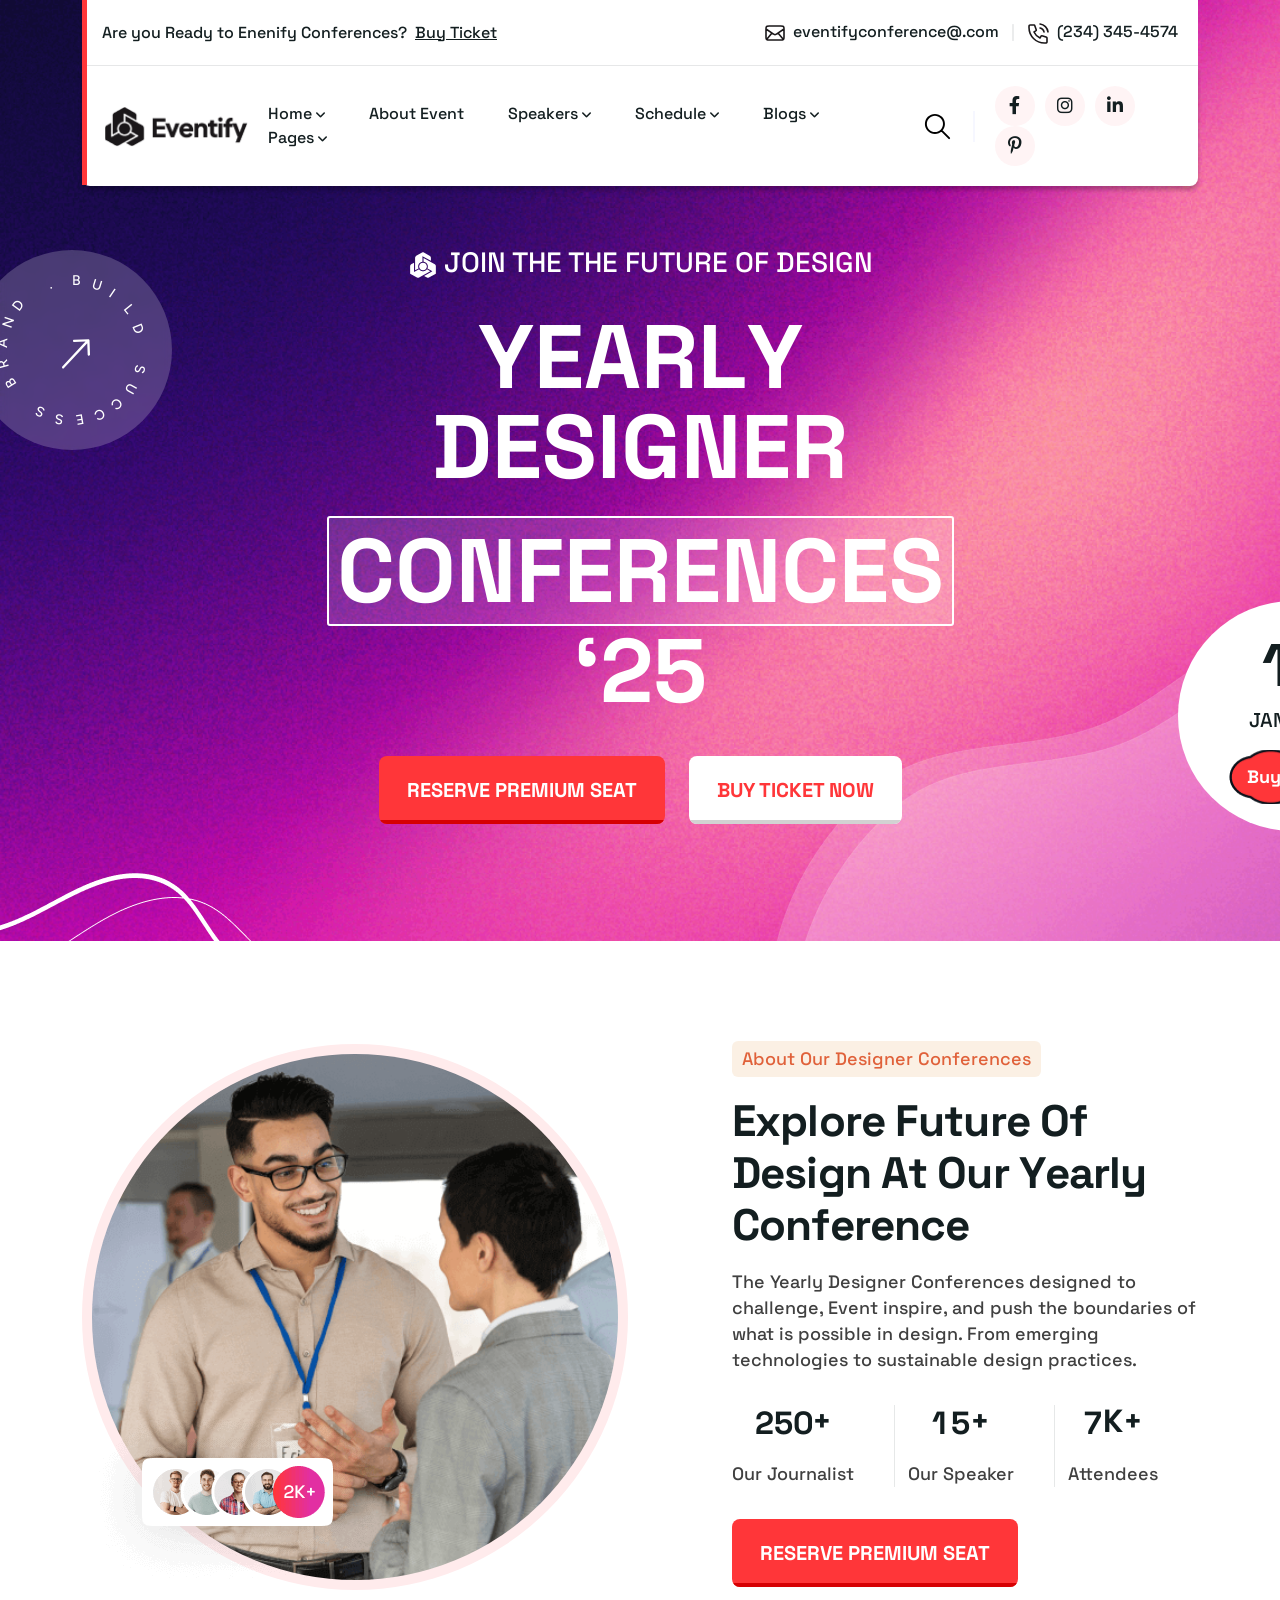
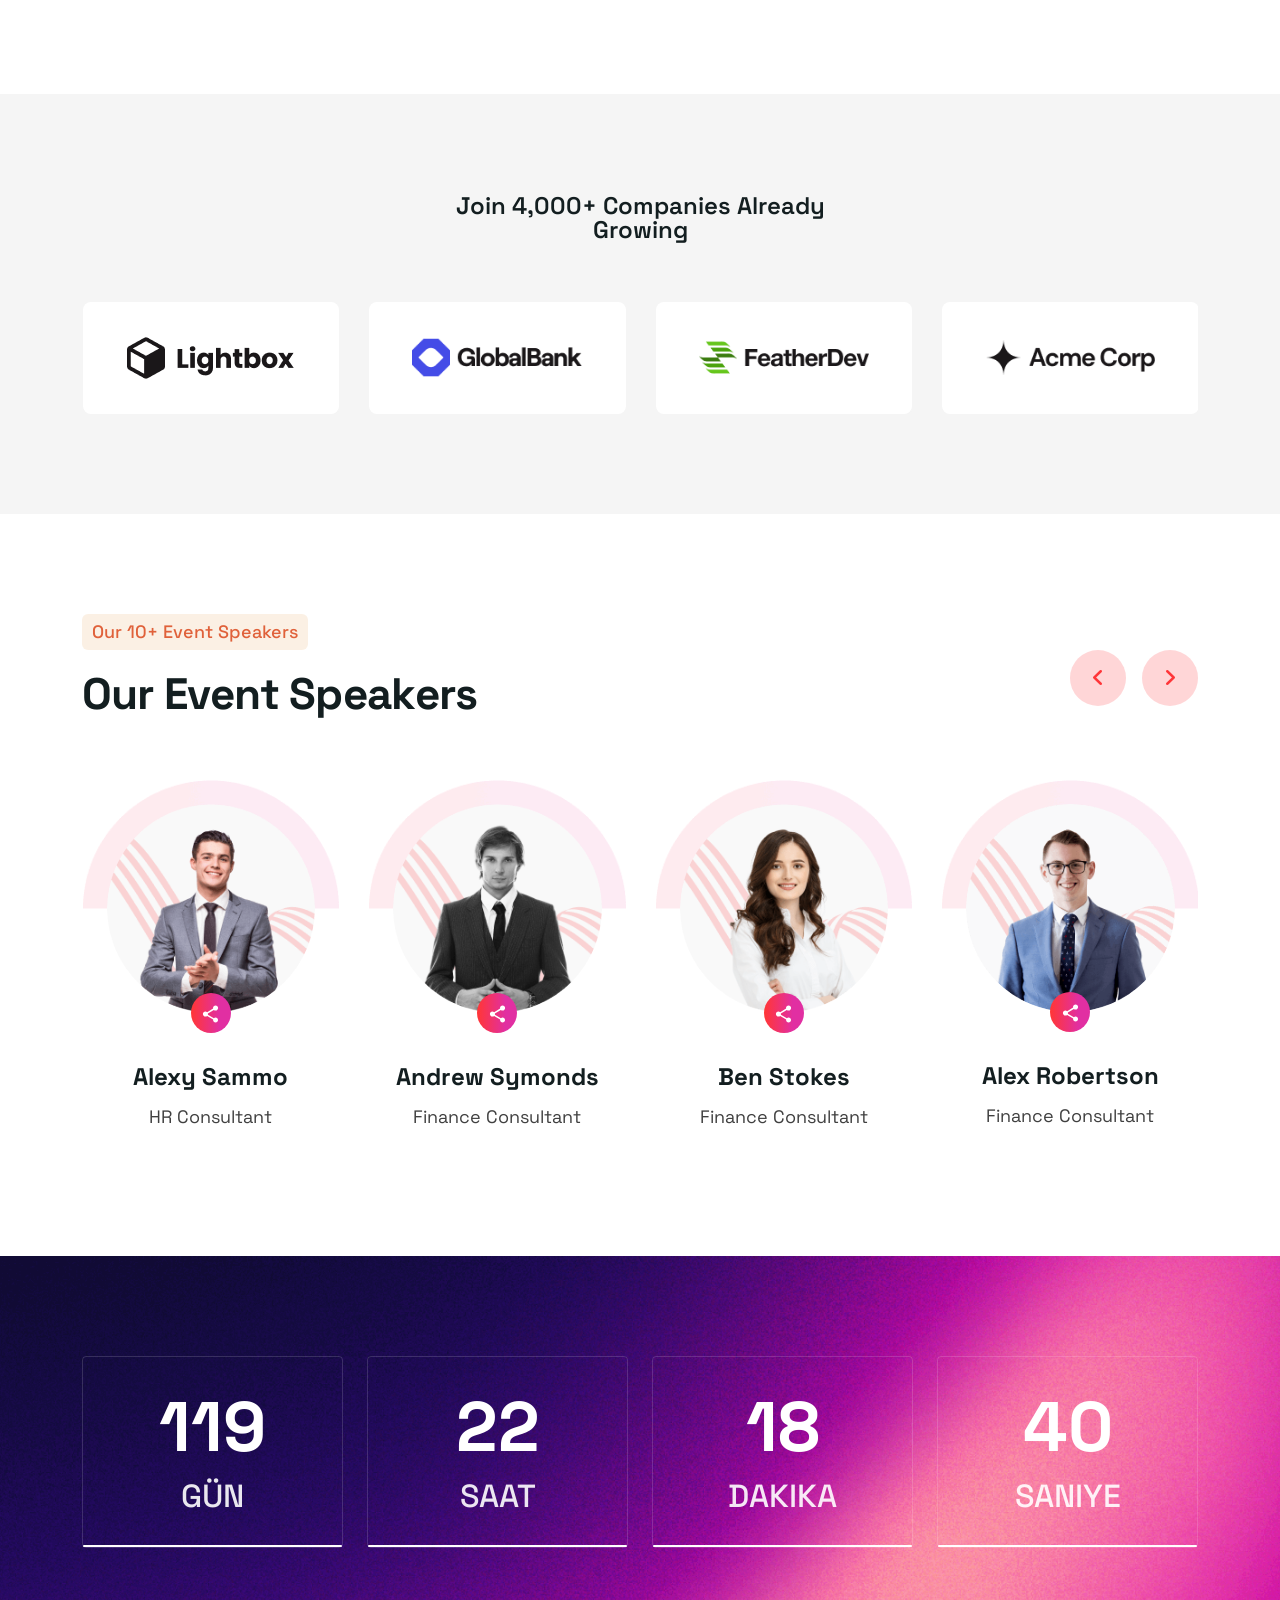
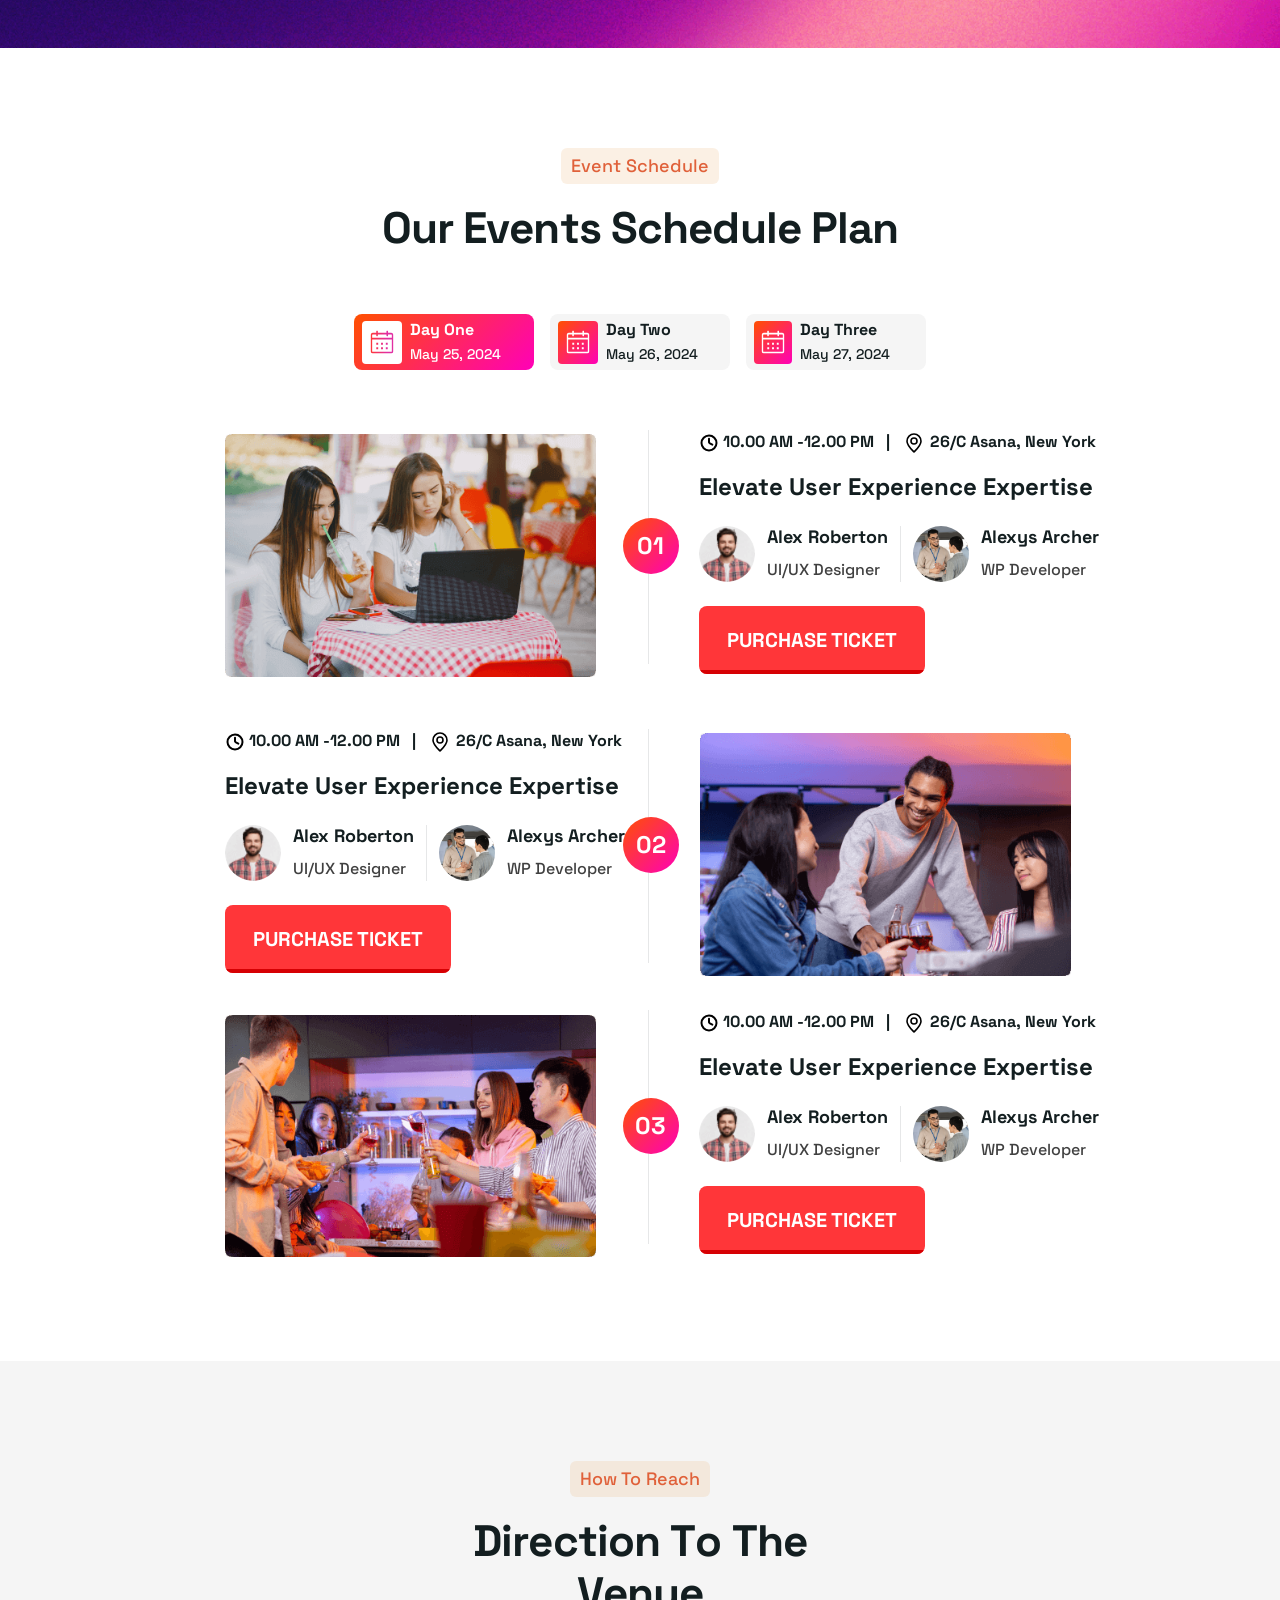
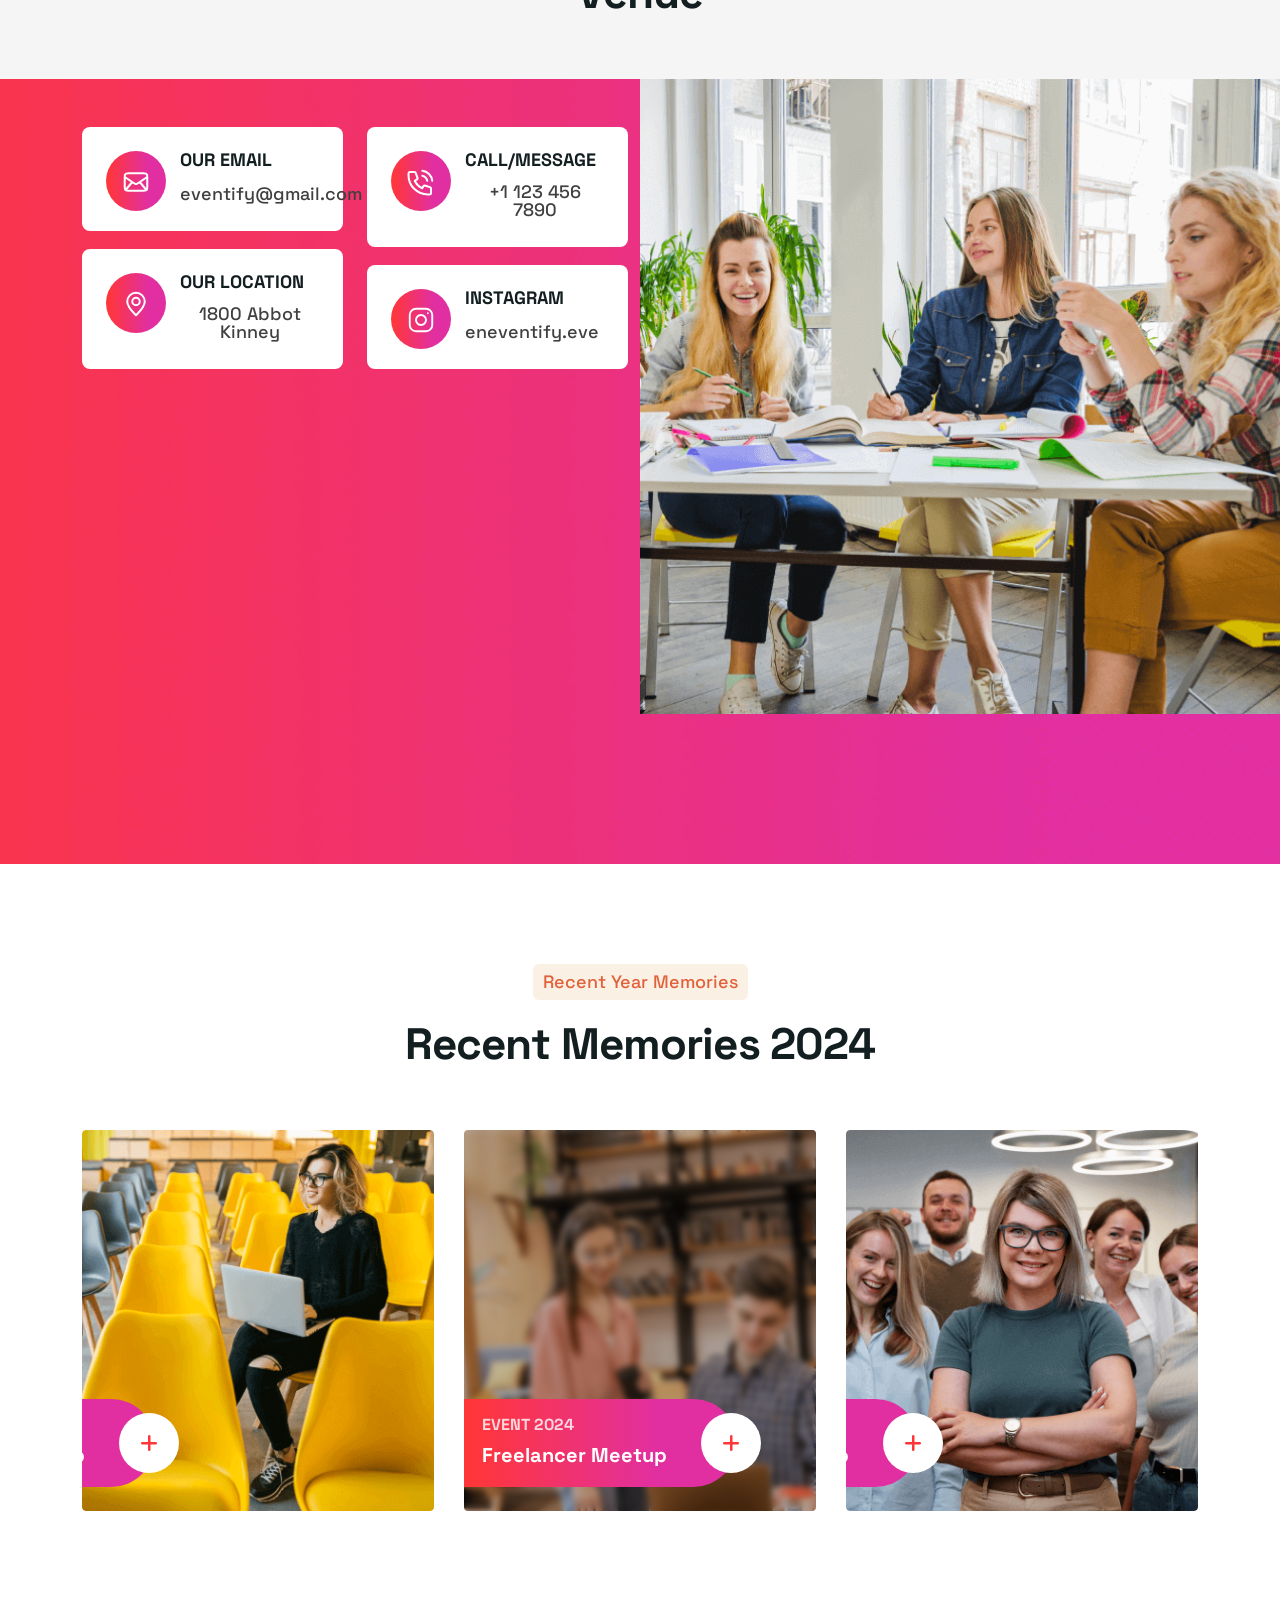
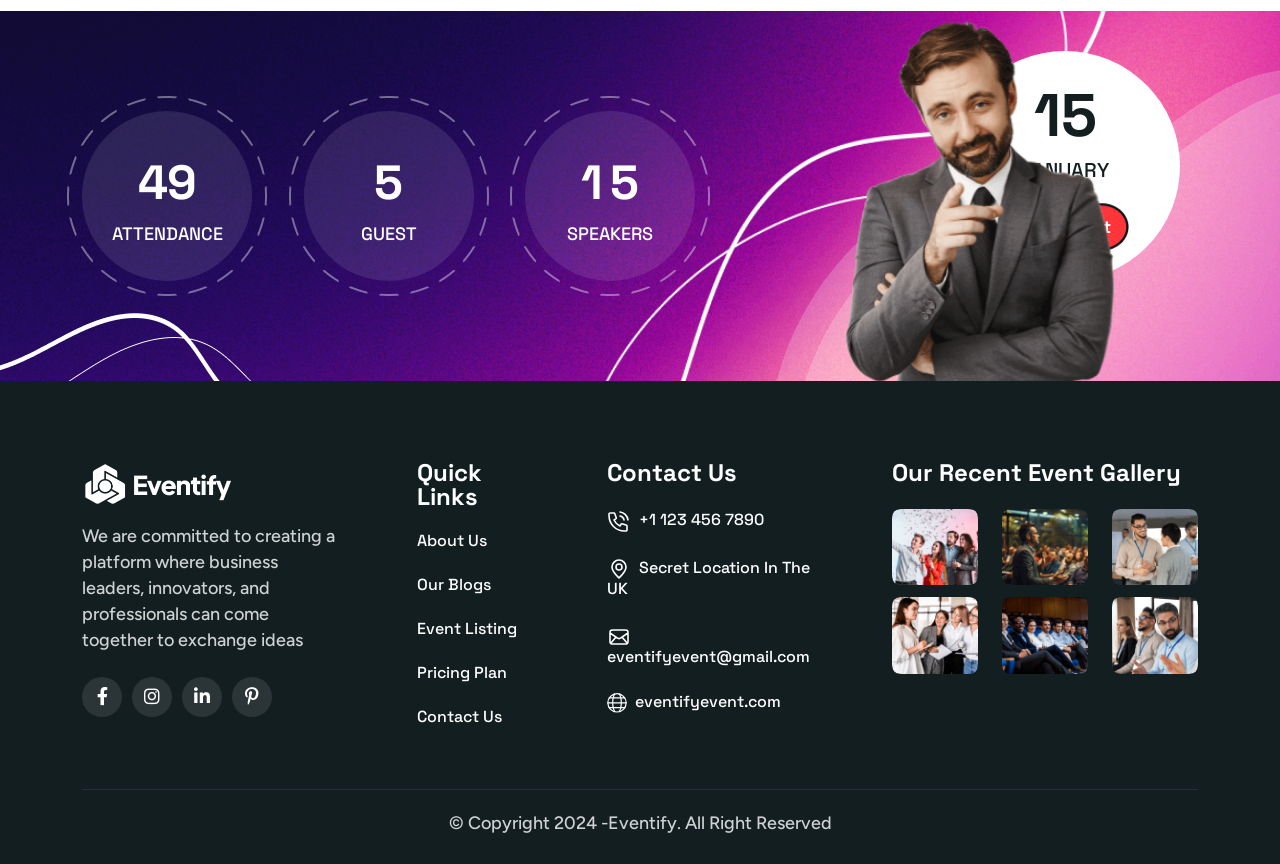
==== index3.html @ 4effe117 "ilk commit" ====
<!DOCTYPE html>
<html lang="en">
	<head>
		<meta charset="UTF-8" />
		<meta name="viewport" content="width=device-width, initial-scale=1.0" />
		<title>Eventify- Event And Conference Theme</title>

		<!--=====FAB ICON=======-->
		<link rel="shortcut icon" href="assets/img/logo/fav-logo1.png" />

		<!--===== CSS LINK =======-->
		<link rel="stylesheet" href="assets/css/vendor/bootstrap.min.css" />
		<link rel="stylesheet" href="assets/css/vendor/aos.css" />
		<link rel="stylesheet" href="assets/css/vendor/fontawesome.css" />
		<link rel="stylesheet" href="assets/css/vendor/magnific-popup.css" />
		<link rel="stylesheet" href="assets/css/vendor/mobile.css" />
		<link rel="stylesheet" href="assets/css/vendor/owlcarousel.min.css" />
		<link rel="stylesheet" href="assets/css/vendor/sidebar.css" />
		<link rel="stylesheet" href="assets/css/vendor/slick-slider.css" />
		<link rel="stylesheet" href="assets/css/vendor/nice-select.css" />
		<link rel="stylesheet" href="assets/css/vendor/odometer.css" />
		<link rel="stylesheet" href="assets/css/main.css" />

		<!--=====  JS SCRIPT LINK =======-->
		<script src="assets/js/vendor/jquery-3.7.1.min.js"></script>
	</head>
	<body class="homepage3-body">
		<!-- Popup Section -->
		<div id="popup" class="popup-overlay d-none">
			<div class="popup-content">
				<span class="close-btn" id="close-popup">&times;</span>
				<div class="popup-icon">
					<img src="assets/img/logo/popup-logo.png" alt="" />
				</div>
				<div class="space32"></div>
				<div class="heading2">
					<h2>Grow your business with our agency</h2>
					<div class="space8"></div>
					<ul>
						<li><img src="assets/img/icons/check3.svg" alt="" />Elevate User Experience Expertise</li>
						<li><img src="assets/img/icons/check3.svg" alt="" /> Elevate Your UI/UX Skills Designer</li>
						<li><img src="assets/img/icons/check3.svg" alt="" />Join Leading UI/UX Event the Year</li>
					</ul>
				</div>
				<div class="space50"></div>
				<a class="vl-btn2" href="contact.html"
					><span class="demo">Buy Ticket Now</span><span class="arrow"><i class="fa-solid fa-arrow-right"></i></span>
				</a>
				<p class="no-thanks">No thanks</p>
			</div>
		</div>
		<!--===== PRELOADER STARTS =======-->
		<div class="preloader">
			<div class="loading-container">
				<div class="loading"></div>
				<div id="loading-icon"><img src="assets/img/logo/preloader.png" alt="" /></div>
			</div>
		</div>
		<!--===== PRELOADER ENDS =======-->

		<!--===== PAGE PROGRESS START=======-->
		<div class="paginacontainer">
			<div class="progress-wrap">
				<svg class="progress-circle svg-content" width="100%" height="100%" viewBox="-1 -1 102 102">
					<path d="M50,1 a49,49 0 0,1 0,98 a49,49 0 0,1 0,-98" />
				</svg>
			</div>
		</div>
		<!--===== PAGE PROGRESS END=======-->

		<!--=====HEADER START=======-->
		<header>
			<div class="header-area homepage3 header header-sticky d-none d-lg-block" id="header">
				<div class="container">
					<div class="row">
						<div class="col-lg-12">
							<div class="menu-top-area">
								<div class="top-menu-area">
									<p>Are you Ready to Enenify Conferences?<a href="#">Buy Ticket</a></p>
									<ul>
										<li>
											<a href="mailto:eventifyconference@.com"><img src="assets/img/icons/mail1.svg" alt="" />eventifyconference@.com <span> | </span></a>
										</li>
										<li>
											<a href="tel:(234)345-4574"><img src="assets/img/icons/phn1.svg" alt="" />(234) 345-4574</a>
										</li>
									</ul>
								</div>
							</div>
							<div class="header-elements">
								<div class="site-logo">
									<a href="index.html"><img src="assets/img/logo/logo2.png" alt="" /></a>
								</div>
								<div class="main-menu">
									<ul>
										<li>
											<a href="#">Home <i class="fa-solid fa-angle-down"></i></a>
											<div class="tp-submenu">
												<div class="row">
													<div class="col-lg-12">
														<div class="all-images-menu">
															<div class="homemenu-thumb">
																<div class="img1">
																	<img src="assets/img/all-images/demo/demo-img1.png" alt="" />
																</div>
																<div class="homemenu-btn">
																	<a class="vl-btn3" href="index.html">View DEMO </a>
																</div>
																<div class="homemenu-text">
																	<a href="index.html">Eventify-Homepage 01</a>
																</div>
															</div>

															<div class="homemenu-thumb">
																<div class="img1">
																	<img src="assets/img/all-images/demo/demo-img2.png" alt="" />
																</div>
																<div class="homemenu-btn">
																	<a class="vl-btn3" href="index2.html">View DEMO</a>
																</div>
																<div class="homemenu-text">
																	<a href="index2.html">Eventify-Homepage 02</a>
																</div>
															</div>

															<div class="homemenu-thumb">
																<div class="img1">
																	<img src="assets/img/all-images/demo/demo-img3.png" alt="" />
																</div>
																<div class="homemenu-btn">
																	<a class="vl-btn3" href="index3.html">View DEMO</a>
																</div>
																<div class="homemenu-text">
																	<a href="index3.html">Eventify-Homepage 03</a>
																</div>
															</div>

															<div class="homemenu-thumb">
																<div class="img1">
																	<img src="assets/img/all-images/demo/demo-img4.png" alt="" />
																</div>
																<div class="homemenu-btn">
																	<a class="vl-btn3" href="index4.html">View DEMO</a>
																</div>
																<div class="homemenu-text">
																	<a href="index4.html">Eventify-Homepage 04</a>
																</div>
															</div>

															<div class="homemenu-thumb" style="margin: 0">
																<div class="img1">
																	<img src="assets/img/all-images/demo/demo-img5.png" alt="" />
																</div>
																<div class="homemenu-btn">
																	<a class="vl-btn3" href="index5.html">View DEMO</a>
																</div>
																<div class="homemenu-text">
																	<a href="index5.html">Eventify-Homepage 05</a>
																</div>
															</div>
														</div>

														<div class="all-images-menu">
															<div class="homemenu-thumb">
																<div class="img1">
																	<img src="assets/img/all-images/demo/demo-img6.png" alt="" />
																</div>
																<div class="homemenu-btn">
																	<a class="vl-btn3" href="index6.html">View DEMO </a>
																</div>
																<div class="homemenu-text">
																	<a href="index6.html">Eventify-Homepage 06</a>
																</div>
															</div>

															<div class="homemenu-thumb">
																<div class="img1">
																	<img src="assets/img/all-images/demo/demo-img7.png" alt="" />
																</div>
																<div class="homemenu-btn">
																	<a class="vl-btn3" href="index7.html">View DEMO</a>
																</div>
																<div class="homemenu-text">
																	<a href="index7.html">Eventify-Homepage 07</a>
																</div>
															</div>

															<div class="homemenu-thumb">
																<div class="img1">
																	<img src="assets/img/all-images/demo/demo-img8.png" alt="" />
																</div>
																<div class="homemenu-btn">
																	<a class="vl-btn3" href="index8.html">View DEMO</a>
																</div>
																<div class="homemenu-text">
																	<a href="index8.html">Eventify-Homepage 08</a>
																</div>
															</div>

															<div class="homemenu-thumb">
																<div class="img1">
																	<img src="assets/img/all-images/demo/demo-img9.png" alt="" />
																</div>
																<div class="homemenu-btn">
																	<a class="vl-btn3" href="index9.html">View DEMO</a>
																</div>
																<div class="homemenu-text">
																	<a href="index9.html">Eventify-Homepage 09</a>
																</div>
															</div>

															<div class="homemenu-thumb" style="margin: 0">
																<div class="img1">
																	<img src="assets/img/all-images/demo/demo-img10.png" alt="" />
																</div>
																<div class="homemenu-btn">
																	<a class="vl-btn3" href="index10.html">View DEMO</a>
																</div>
																<div class="homemenu-text">
																	<a href="index10.html">Eventify-Homepage 10</a>
																</div>
															</div>
														</div>
													</div>
												</div>
											</div>
										</li>
										<li><a href="about.html">About Event</a></li>
										<li>
											<a href="#">Speakers <i class="fa-solid fa-angle-down"></i></a>
											<ul class="dropdown-padding">
												<li><a href="speakers.html">Speakers</a></li>
												<li><a href="speakers-single.html">Speakers Details</a></li>
											</ul>
										</li>
										<li>
											<a href="#">Schedule <i class="fa-solid fa-angle-down"></i></a>
											<ul class="dropdown-padding">
												<li><a href="event.html">Our Event</a></li>
												<li><a href="event-schedule.html">Event Schedule</a></li>
												<li><a href="event-single.html">Event Details</a></li>
											</ul>
										</li>
										<li>
											<a href="#">Blogs <i class="fa-solid fa-angle-down"></i></a>
											<ul class="dropdown-padding">
												<li><a href="blog.html">Our Blog</a></li>
												<li><a href="blog-single.html">Blog Details</a></li>
											</ul>
										</li>
										<li>
											<a href="#">Pages <i class="fa-solid fa-angle-down"></i></a>
											<ul class="dropdown-padding">
												<li><a href="memories.html">Our Memories</a></li>
												<li><a href="pricing-plan.html">Pricing Plan</a></li>
												<li><a href="faq.html">FAQ,s</a></li>
												<li><a href="contact.html">Contact Us</a></li>
											</ul>
										</li>
									</ul>
								</div>
								<div class="btn-area">
									<div class="search-icon header__search header-search-btn">
										<a href="#"><img src="assets/img/icons/search1.svg" alt="" /></a>
									</div>
									<ul>
										<li>
											<a href="#"><i class="fa-brands fa-facebook-f"></i></a>
										</li>
										<li>
											<a href="#"><i class="fa-brands fa-instagram"></i></a>
										</li>
										<li>
											<a href="#"><i class="fa-brands fa-linkedin-in"></i></a>
										</li>
										<li>
											<a href="#" class="m-0"><i class="fa-brands fa-pinterest-p"></i></a>
										</li>
									</ul>
								</div>

								<div class="header-search-form-wrapper">
									<div class="tx-search-close tx-close"><i class="fa-solid fa-xmark"></i></div>
									<div class="header-search-container">
										<form role="search" class="search-form">
											<input type="search" class="search-field" placeholder="Search …" value="" name="s" />
											<button type="submit" class="search-submit"><img src="assets/img/icons/search1.svg" alt="" /></button>
										</form>
									</div>
								</div>
								<div class="body-overlay"></div>
							</div>
						</div>
					</div>
				</div>
			</div>
		</header>
		<!--=====HEADER END =======-->

		<!--===== MOBILE HEADER STARTS =======-->
		<div class="mobile-header mobile-haeder3 d-block d-lg-none">
			<div class="container-fluid">
				<div class="col-12">
					<div class="mobile-header-elements">
						<div class="mobile-logo">
							<a href="index.html"><img src="assets/img/logo/logo1.png" alt="" /></a>
						</div>
						<div class="mobile-nav-icon dots-menu">
							<i class="fa-solid fa-bars-staggered"></i>
						</div>
					</div>
				</div>
			</div>
		</div>

		<div class="mobile-sidebar mobile-sidebar3">
			<div class="logosicon-area">
				<div class="logos">
					<img src="assets/img/logo/logo2.png" alt="" />
				</div>
				<div class="menu-close">
					<i class="fa-solid fa-xmark"></i>
				</div>
			</div>
			<div class="mobile-nav mobile-nav1">
				<ul class="mobile-nav-list nav-list1">
					<li>
						<a href="#">Home </a>
						<ul class="sub-menu">
							<li><a href="index.html">Home One</a></li>
							<li><a href="index2.html">Home Two</a></li>
							<li><a href="index3.html">Home Three</a></li>
							<li><a href="index4.html">Home Four</a></li>
							<li><a href="index5.html">Home Five</a></li>
							<li><a href="index6.html">Home Six</a></li>
							<li><a href="index7.html">Home Seven</a></li>
							<li><a href="index8.html">Home Eight</a></li>
							<li><a href="index9.html">Home Nine</a></li>
							<li><a href="index10.html">Home Ten</a></li>
						</ul>
					</li>
					<li><a href="about.html">About Event</a></li>
					<li>
						<a href="features.html">Speakers</a>
						<ul class="sub-menu">
							<li><a href="speakers.html">Speakers</a></li>
							<li><a href="speakers-single.html">Speakers Details</a></li>
						</ul>
					</li>
					<li>
						<a href="features.html">Schedule</a>
						<ul class="sub-menu">
							<li><a href="event.html">Our Event</a></li>
							<li><a href="event-schedule.html">Event Schedule</a></li>
							<li><a href="event-single.html">Event Details</a></li>
						</ul>
					</li>
					<li>
						<a href="#">Blogs</a>
						<ul class="sub-menu">
							<li><a href="blog.html">Our Blog</a></li>
							<li><a href="blog-single.html">Blog Details</a></li>
						</ul>
					</li>
					<li>
						<a href="#">Pages</a>
						<ul class="sub-menu">
							<li><a href="memories.html">Our Memories</a></li>
							<li><a href="pricing-plan.html">Pricing Plan</a></li>
							<li><a href="faq.html">FAQ,s</a></li>
							<li><a href="contact.html">Contact Us</a></li>
						</ul>
					</li>
					<li><a href="contact.html">Contact Us</a></li>
				</ul>
				<div class="allmobilesection">
					<a class="vl-btn3" href="contact.html">Contact Us</a>
					<div class="single-footer">
						<h3>Contact Info</h3>
						<div class="footer1-contact-info">
							<div class="contact-info-single">
								<div class="contact-info-icon">
									<span><i class="fa-solid fa-phone-volume"></i></span>
								</div>
								<div class="contact-info-text">
									<a href="tel:+3(924)4596512">+3(924)4596512</a>
								</div>
							</div>
							<div class="contact-info-single">
								<div class="contact-info-icon">
									<span><i class="fa-solid fa-envelope"></i></span>
								</div>
								<div class="contact-info-text">
									<a href="mailto:info@example.com">info@example.com</a>
								</div>
							</div>
							<div class="single-footer">
								<h3>Our Location</h3>
								<div class="contact-info-single">
									<div class="contact-info-icon">
										<span><i class="fa-solid fa-location-dot"></i></span>
									</div>
									<div class="contact-info-text">
										<a href="mailto:info@example.com"
											>55 East Birchwood Ave.Brooklyn, <br />
											New York 11201,United States</a
										>
									</div>
								</div>
							</div>
							<div class="single-footer">
								<h3>Social Links</h3>
								<div class="social-links-mobile-menu">
									<ul>
										<li>
											<a href="#"><i class="fa-brands fa-facebook-f"></i></a>
										</li>
										<li>
											<a href="#"><i class="fa-brands fa-instagram"></i></a>
										</li>
										<li>
											<a href="#"><i class="fa-brands fa-linkedin-in"></i></a>
										</li>
										<li>
											<a href="#"><i class="fa-brands fa-youtube"></i></a>
										</li>
									</ul>
								</div>
							</div>
						</div>
					</div>
				</div>
			</div>
		</div>
		<!--===== MOBILE HEADER STARTS =======-->

		<!--===== HERO AREA STARTS =======-->
		<div class="hero3-section-area">
			<img src="assets/img/elements/elements18.png" alt="" class="elements18" />
			<img src="assets/img/elements/elements9.png" alt="" class="elements9" />
			<div class="container">
				<div class="row">
					<div class="col-lg-8 m-auto">
						<div class="hero3-header text-center">
							<h5><img src="assets/img/icons/sub-logo1.svg" alt="" />Join the the Future of Design</h5>
							<div class="space32"></div>
							<h1 class="text-anime-style-3">Yearly designer</h1>
							<div class="space24"></div>
							<h1 class="text-anime-style-3"><span class="conferences">Conferences</span> ‘<span>25</span></h1>
							<div class="space40"></div>
							<div class="btn-area1">
								<a href="event-schedule.html" class="vl-btn3">Reserve premium Seat</a>
								<a href="pricing-plan.html" class="vl-btn3 btn2">buy ticket now</a>
							</div>
							<div class="arrow-btnarea">
								<a href="about.html">
									<div class="content" bis_skin_checked="1">
										<h6 class="circle rotateme">Build Success Brand .</h6>
									</div>
									<img src="assets/img/icons/arrow1.svg" alt="" class="arrow1" />
								</a>
							</div>
							<div class="date-btn aniamtion-key-1">
								<h4>15</h4>
								<div class="space14"></div>
								<p>January</p>
								<div class="space20"></div>
								<a href="pricing-plan.html">Buy Ticket</a>
							</div>
						</div>
					</div>
				</div>
			</div>
		</div>
		<!--===== HERO AREA ENDS =======-->

		<!--===== ABOUT AREA STARTS =======-->
		<div class="about3-section-area sp1">
			<div class="container">
				<div class="row align-items-center">
					<div class="col-lg-6">
						<div class="about3-images">
							<img src="assets/img/all-images/about/about-img10.png" alt="" class="about-img10 aniamtion-key-1" />
							<div class="img1" data-aos="zoom-in" data-aos-duration="1000">
								<img src="assets/img/all-images/about/about-img7.png" alt="" />
							</div>
							<div class="img2" data-aos="zoom-in" data-aos-duration="1100">
								<img src="assets/img/all-images/about/about-img8.png" alt="" />
							</div>
							<div class="img3" data-aos="zoom-in" data-aos-duration="1200">
								<img src="assets/img/all-images/about/about-img9.png" alt="" />
							</div>
						</div>
					</div>
					<div class="col-lg-6">
						<div class="about-header heading5">
							<h5 data-aos="fade-left" data-aos-duration="800">about our Designer conferences</h5>
							<div class="space18"></div>
							<h2 class="text-anime-style-3">Explore Future Of Design At Our Yearly Conference</h2>
							<div class="space18"></div>
							<p data-aos="fade-left" data-aos-duration="900">The Yearly Designer Conferences designed to challenge, Event inspire, and push the boundaries of what is possible in design. From emerging technologies to sustainable design practices.</p>
							<div class="space12"></div>
							<div class="counter-area" data-aos="fade-left" data-aos-duration="1000">
								<div class="counter-box">
									<h3><span class="odometer" data-count="250"></span>+</h3>
									<div class="space18"></div>
									<p>Our Journalist</p>
								</div>

								<div class="counter-box">
									<h3><span class="odometer" data-count="15"></span>+</h3>
									<div class="space18"></div>
									<p>Our Speaker</p>
								</div>

								<div class="counter-box" style="border: none">
									<h3><span class="odometer" data-count="7"></span>K+</h3>
									<div class="space18"></div>
									<p>Attendees</p>
								</div>
							</div>
							<div class="space32"></div>
							<div class="btn-area1" data-aos="fade-left" data-aos-duration="1200">
								<a href="event-schedule.html" class="vl-btn3">Reserve premium Seat</a>
							</div>
						</div>
					</div>
				</div>
			</div>
		</div>
		<!--===== ABOUT AREA ENDS =======-->

		<!--===== OTHERS AREA STARTS =======-->
		<div class="brands3-section-area sp2">
			<div class="container">
				<div class="row">
					<div class="col-lg-5 m-auto">
						<div class="brand-header heading4 space-margin60 text-center">
							<h3>Join 4,000+ companies already growing</h3>
						</div>
					</div>
				</div>
				<div class="row">
					<div class="col-lg-12" data-aos="zoom-in" data-aos-duration="800">
						<div class="brand-slider-area owl-carousel">
							<div class="brand-box">
								<img src="assets/img/elements/brand-img1.png" alt="" />
							</div>
							<div class="brand-box">
								<img src="assets/img/elements/brand-img2.png" alt="" />
							</div>
							<div class="brand-box">
								<img src="assets/img/elements/brand-img3.png" alt="" />
							</div>
							<div class="brand-box">
								<img src="assets/img/elements/brand-img4.png" alt="" />
							</div>
							<div class="brand-box">
								<img src="assets/img/elements/brand-img5.png" alt="" />
							</div>
							<div class="brand-box">
								<img src="assets/img/elements/brand-img6.png" alt="" />
							</div>
							<div class="brand-box">
								<img src="assets/img/elements/brand-img7.png" alt="" />
							</div>
							<div class="brand-box">
								<img src="assets/img/elements/brand-img8.png" alt="" />
							</div>
						</div>
					</div>
				</div>
			</div>
		</div>
		<!--===== OTHERS AREA ENDS =======-->

		<!--===== TEAM AREA STARTS =======-->
		<div class="team3-section-area sp1">
			<div class="container">
				<div class="row">
					<div class="col-lg-5">
						<div class="team2-header heading5 space-margin60">
							<h5>our 10+ event speakers</h5>
							<div class="space18"></div>
							<h2 class="text-anime-style-3">Our Event Speakers</h2>
						</div>
					</div>
				</div>
				<div class="row">
					<div class="col-lg-12">
						<div class="team-slider-area2 owl-carousel">
							<div class="our-team-boxarea">
								<div class="team-widget-area">
									<img src="assets/img/elements/elements21.png" alt="" class="elements21" />
									<img src="assets/img/elements/elements22.png" alt="" class="elements22" />
									<div class="img1">
										<img src="assets/img/all-images/team/team-img8.png" alt="" class="team-img4" />
										<div class="share">
											<a href="#"><img src="assets/img/icons/share1.svg" alt="" /></a>
										</div>
										<ul>
											<li>
												<a href="#" class="icon1"><i class="fa-brands fa-facebook-f"></i></a>
											</li>
											<li>
												<a href="#" class="icon2"><i class="fa-brands fa-linkedin-in"></i></a>
											</li>
											<li>
												<a href="#" class="icon3"><i class="fa-brands fa-instagram"></i></a>
											</li>
											<li>
												<a href="#" class="icon4"><i class="fa-brands fa-pinterest-p"></i></a>
											</li>
										</ul>
									</div>
								</div>
								<div class="space28"></div>
								<div class="content-area">
									<a href="speakers.html">Alex Robertson</a>
									<div class="space16"></div>
									<p>Finance Consultant</p>
								</div>
							</div>

							<div class="our-team-boxarea">
								<div class="team-widget-area">
									<img src="assets/img/elements/elements21.png" alt="" class="elements21" />
									<img src="assets/img/elements/elements22.png" alt="" class="elements22" />
									<div class="img1">
										<img src="assets/img/all-images/team/team-img9.png" alt="" class="team-img4" />
										<div class="share">
											<a href="#"><img src="assets/img/icons/share1.svg" alt="" /></a>
										</div>
										<ul>
											<li>
												<a href="#" class="icon1"><i class="fa-brands fa-facebook-f"></i></a>
											</li>
											<li>
												<a href="#" class="icon2"><i class="fa-brands fa-linkedin-in"></i></a>
											</li>
											<li>
												<a href="#" class="icon3"><i class="fa-brands fa-instagram"></i></a>
											</li>
											<li>
												<a href="#" class="icon4"><i class="fa-brands fa-pinterest-p"></i></a>
											</li>
										</ul>
									</div>
								</div>
								<div class="space28"></div>
								<div class="content-area">
									<a href="speakers.html">Alexy Sammo</a>
									<div class="space16"></div>
									<p>HR Consultant</p>
								</div>
							</div>

							<div class="our-team-boxarea">
								<div class="team-widget-area">
									<img src="assets/img/elements/elements21.png" alt="" class="elements21" />
									<img src="assets/img/elements/elements22.png" alt="" class="elements22" />
									<div class="img1">
										<img src="assets/img/all-images/team/team-img10.png" alt="" class="team-img4" />
										<div class="share">
											<a href="#"><img src="assets/img/icons/share1.svg" alt="" /></a>
										</div>
										<ul>
											<li>
												<a href="#" class="icon1"><i class="fa-brands fa-facebook-f"></i></a>
											</li>
											<li>
												<a href="#" class="icon2"><i class="fa-brands fa-linkedin-in"></i></a>
											</li>
											<li>
												<a href="#" class="icon3"><i class="fa-brands fa-instagram"></i></a>
											</li>
											<li>
												<a href="#" class="icon4"><i class="fa-brands fa-pinterest-p"></i></a>
											</li>
										</ul>
									</div>
								</div>
								<div class="space28"></div>
								<div class="content-area">
									<a href="speakers.html">Andrew Symonds</a>
									<div class="space16"></div>
									<p>Finance Consultant</p>
								</div>
							</div>

							<div class="our-team-boxarea">
								<div class="team-widget-area">
									<img src="assets/img/elements/elements21.png" alt="" class="elements21" />
									<img src="assets/img/elements/elements22.png" alt="" class="elements22" />
									<div class="img1">
										<img src="assets/img/all-images/team/team-img11.png" alt="" class="team-img4" />
										<div class="share">
											<a href="#"><img src="assets/img/icons/share1.svg" alt="" /></a>
										</div>
										<ul>
											<li>
												<a href="#" class="icon1"><i class="fa-brands fa-facebook-f"></i></a>
											</li>
											<li>
												<a href="#" class="icon2"><i class="fa-brands fa-linkedin-in"></i></a>
											</li>
											<li>
												<a href="#" class="icon3"><i class="fa-brands fa-instagram"></i></a>
											</li>
											<li>
												<a href="#" class="icon4"><i class="fa-brands fa-pinterest-p"></i></a>
											</li>
										</ul>
									</div>
								</div>
								<div class="space28"></div>
								<div class="content-area">
									<a href="speakers.html">Ben Stokes</a>
									<div class="space16"></div>
									<p>Finance Consultant</p>
								</div>
							</div>

							<div class="our-team-boxarea">
								<div class="team-widget-area">
									<img src="assets/img/elements/elements21.png" alt="" class="elements21" />
									<img src="assets/img/elements/elements22.png" alt="" class="elements22" />
									<div class="img1">
										<img src="assets/img/all-images/team/team-img8.png" alt="" class="team-img4" />
										<div class="share">
											<a href="#"><img src="assets/img/icons/share1.svg" alt="" /></a>
										</div>
										<ul>
											<li>
												<a href="#" class="icon1"><i class="fa-brands fa-facebook-f"></i></a>
											</li>
											<li>
												<a href="#" class="icon2"><i class="fa-brands fa-linkedin-in"></i></a>
											</li>
											<li>
												<a href="#" class="icon3"><i class="fa-brands fa-instagram"></i></a>
											</li>
											<li>
												<a href="#" class="icon4"><i class="fa-brands fa-pinterest-p"></i></a>
											</li>
										</ul>
									</div>
								</div>
								<div class="space28"></div>
								<div class="content-area">
									<a href="speakers.html">Alex Robertson</a>
									<div class="space16"></div>
									<p>Finance Consultant</p>
								</div>
							</div>

							<div class="our-team-boxarea">
								<div class="team-widget-area">
									<img src="assets/img/elements/elements21.png" alt="" class="elements21" />
									<img src="assets/img/elements/elements22.png" alt="" class="elements22" />
									<div class="img1">
										<img src="assets/img/all-images/team/team-img9.png" alt="" class="team-img4" />
										<div class="share">
											<a href="#"><img src="assets/img/icons/share1.svg" alt="" /></a>
										</div>
										<ul>
											<li>
												<a href="#" class="icon1"><i class="fa-brands fa-facebook-f"></i></a>
											</li>
											<li>
												<a href="#" class="icon2"><i class="fa-brands fa-linkedin-in"></i></a>
											</li>
											<li>
												<a href="#" class="icon3"><i class="fa-brands fa-instagram"></i></a>
											</li>
											<li>
												<a href="#" class="icon4"><i class="fa-brands fa-pinterest-p"></i></a>
											</li>
										</ul>
									</div>
								</div>
								<div class="space28"></div>
								<div class="content-area">
									<a href="speakers.html">Alexy Sammo</a>
									<div class="space16"></div>
									<p>HR Consultant</p>
								</div>
							</div>

							<div class="our-team-boxarea">
								<div class="team-widget-area">
									<img src="assets/img/elements/elements21.png" alt="" class="elements21" />
									<img src="assets/img/elements/elements22.png" alt="" class="elements22" />
									<div class="img1">
										<img src="assets/img/all-images/team/team-img10.png" alt="" class="team-img4" />
										<div class="share">
											<a href="#"><img src="assets/img/icons/share1.svg" alt="" /></a>
										</div>
										<ul>
											<li>
												<a href="#" class="icon1"><i class="fa-brands fa-facebook-f"></i></a>
											</li>
											<li>
												<a href="#" class="icon2"><i class="fa-brands fa-linkedin-in"></i></a>
											</li>
											<li>
												<a href="#" class="icon3"><i class="fa-brands fa-instagram"></i></a>
											</li>
											<li>
												<a href="#" class="icon4"><i class="fa-brands fa-pinterest-p"></i></a>
											</li>
										</ul>
									</div>
								</div>
								<div class="space28"></div>
								<div class="content-area">
									<a href="speakers.html">Andrew Symonds</a>
									<div class="space16"></div>
									<p>Finance Consultant</p>
								</div>
							</div>

							<div class="our-team-boxarea">
								<div class="team-widget-area">
									<img src="assets/img/elements/elements21.png" alt="" class="elements21" />
									<img src="assets/img/elements/elements22.png" alt="" class="elements22" />
									<div class="img1">
										<img src="assets/img/all-images/team/team-img11.png" alt="" class="team-img4" />
										<div class="share">
											<a href="#"><img src="assets/img/icons/share1.svg" alt="" /></a>
										</div>
										<ul>
											<li>
												<a href="#" class="icon1"><i class="fa-brands fa-facebook-f"></i></a>
											</li>
											<li>
												<a href="#" class="icon2"><i class="fa-brands fa-linkedin-in"></i></a>
											</li>
											<li>
												<a href="#" class="icon3"><i class="fa-brands fa-instagram"></i></a>
											</li>
											<li>
												<a href="#" class="icon4"><i class="fa-brands fa-pinterest-p"></i></a>
											</li>
										</ul>
									</div>
								</div>
								<div class="space28"></div>
								<div class="content-area">
									<a href="speakers.html">Ben Stokes</a>
									<div class="space16"></div>
									<p>Finance Consultant</p>
								</div>
							</div>
						</div>
					</div>
				</div>
			</div>
		</div>
		<!--===== TEAM AREA ENDS =======-->

		<!--===== OTHERS AREA STARTS =======-->
		<div class="others-timer-area sp2 d-lg-block d-none">
			<div class="container">
				<div class="row">
					<div class="col-lg-12">
						<div class="timer">
							<div class="row">
								<div class="col-lg-3 col-md-6" data-aos="zoom-in" data-aos-duration="900">
									<div class="time-box">
										<span id="days" class="time-value">119</span>
									</div>
								</div>
								<div class="col-lg-3 col-md-6" data-aos="zoom-in" data-aos-duration="1000">
									<div class="time-box">
										<span id="hours" class="time-value">22</span>
									</div>
								</div>
								<div class="col-lg-3 col-md-6" data-aos="zoom-in" data-aos-duration="1100">
									<div class="time-box">
										<span id="minutes" class="time-value">18</span>
									</div>
								</div>
								<div class="col-lg-3 col-md-6" data-aos="zoom-in" data-aos-duration="1200">
									<div class="time-box">
										<span id="seconds" class="time-value">44</span>
									</div>
								</div>
							</div>
						</div>
					</div>
				</div>
			</div>
		</div>
		<!--===== OTHERS AREA ENDS =======-->

		<!--===== OTHERS AREA STARTS =======-->
		<div class="others-timer-area sp2 d-lg-none d-block">
			<div class="container">
				<div class="row">
					<div class="col-lg-12">
						<div class="timer">
							<div class="row">
								<div class="col-lg-3 col-md-6" data-aos="zoom-in" data-aos-duration="900">
									<div class="time-box">
										<span id="days1" class="time-value">119</span>
									</div>
								</div>
								<div class="col-lg-3 col-md-6" data-aos="zoom-in" data-aos-duration="1000">
									<div class="time-box">
										<span id="hours1" class="time-value">22</span>
									</div>
								</div>
								<div class="col-lg-3 col-md-6" data-aos="zoom-in" data-aos-duration="1100">
									<div class="time-box">
										<span id="minutes1" class="time-value">18</span>
									</div>
								</div>
								<div class="col-lg-3 col-md-6" data-aos="zoom-in" data-aos-duration="1200">
									<div class="time-box">
										<span id="seconds1" class="time-value">44</span>
									</div>
								</div>
							</div>
						</div>
					</div>
				</div>
			</div>
		</div>
		<!--===== OTHERS AREA ENDS =======-->

		<!--===== EVENT AREA STARTS =======-->
		<div class="event3-section-area sp1">
			<div class="container">
				<div class="row">
					<div class="col-lg-6 m-auto">
						<div class="event2-header heading5 text-center space-margin60">
							<h5>Event Schedule</h5>
							<div class="space18"></div>
							<h2 class="text-anime-style-3">Our Events Schedule Plan</h2>
						</div>
					</div>
				</div>
				<div class="row">
					<div class="col-lg-12" data-aos="fade-up" data-aos-duration="1000">
						<div class="tabs-button space-margin60">
							<ul class="nav nav-pills" id="pills-tab" role="tablist">
								<li class="nav-item" role="presentation">
									<button class="nav-link active" id="pills-home-tab" data-bs-toggle="pill" data-bs-target="#pills-home" type="button" role="tab" aria-controls="pills-home" aria-selected="true">
										<span class="calender"><img src="assets/img/icons/calender2.svg" alt="" /></span>
										<span class="pl-8">
											<span class="day">Day One</span>
											<span class="date">May 25, 2024</span>
										</span>
									</button>
								</li>
								<li class="nav-item" role="presentation">
									<button class="nav-link" id="pills-profile-tab" data-bs-toggle="pill" data-bs-target="#pills-profile" type="button" role="tab" aria-controls="pills-profile" aria-selected="false">
										<span class="calender"><img src="assets/img/icons/calender2.svg" alt="" /></span>
										<span class="pl-8">
											<span class="day">Day Two</span>
											<span class="date">May 26, 2024</span>
										</span>
									</button>
								</li>
								<li class="nav-item" role="presentation">
									<button class="nav-link m-0" id="pills-contact-tab" data-bs-toggle="pill" data-bs-target="#pills-contact" type="button" role="tab" aria-controls="pills-contact" aria-selected="false">
										<span class="calender"><img src="assets/img/icons/calender2.svg" alt="" /> </span>
										<span class="pl-8">
											<span class="day">Day Three</span>
											<span class="date">May 27, 2024</span>
										</span>
									</button>
								</li>
							</ul>
						</div>
						<div class="tab-content" id="pills-tabContent">
							<div class="tab-pane fade show active" id="pills-home" role="tabpanel" aria-labelledby="pills-home-tab" tabindex="0">
								<div class="event-widget-area">
									<div class="row">
										<div class="col-lg-1"></div>
										<div class="col-lg-10 m-auto">
											<div class="event2-boxarea box1">
												<h1 class="active">01</h1>
												<div class="row align-items-center">
													<div class="col-lg-5">
														<div class="img1">
															<img src="assets/img/all-images/event/event-img4.png" alt="" />
														</div>
													</div>
													<div class="col-lg-1"></div>
													<div class="col-lg-6">
														<div class="content-area">
															<ul>
																<li>
																	<a href="#"><img src="assets/img/icons/clock1.svg" alt="" />10.00 AM -12.00 PM <span> | </span></a>
																</li>
																<li>
																	<a href="#"><img src="assets/img/icons/location1.svg" alt="" />26/C Asana, New York </a>
																</li>
															</ul>
															<div class="space20"></div>
															<a href="event-single.html" class="head">Elevate User Experience Expertise</a>
															<div class="space24"></div>
															<div class="author-area">
																<div class="autho-name-area">
																	<div class="img1">
																		<img src="assets/img/all-images/testimonials/testimonial-img1.png" alt="" />
																	</div>
																	<div class="text">
																		<a href="speakers.html">Alex Roberton</a>
																		<div class="space8"></div>
																		<p>UI/UX Designer</p>
																	</div>
																</div>

																<div class="autho-name-area" style="padding: 0 0 0 12px; border: none">
																	<div class="img1">
																		<img src="assets/img/all-images/testimonials/testimonial-img2.png" alt="" />
																	</div>
																	<div class="text">
																		<a href="speakers.html">Alexys Archer</a>
																		<div class="space8"></div>
																		<p>WP Developer</p>
																	</div>
																</div>
															</div>
															<div class="space24"></div>
															<div class="btn-area1">
																<a href="pricing-plan.html" class="vl-btn3"><span class="demo">purchase ticket</span></a>
															</div>
														</div>
													</div>
												</div>
											</div>
										</div>
									</div>
									<div class="space48"></div>
									<div class="row">
										<div class="col-lg-1"></div>
										<div class="col-lg-10 m-auto">
											<div class="event2-boxarea box1">
												<h1 class="active">02</h1>
												<div class="row align-items-center">
													<div class="col-lg-6">
														<div class="content-area">
															<ul>
																<li>
																	<a href="#"><img src="assets/img/icons/clock1.svg" alt="" />10.00 AM -12.00 PM <span> | </span></a>
																</li>
																<li>
																	<a href="#"><img src="assets/img/icons/location1.svg" alt="" />26/C Asana, New York </a>
																</li>
															</ul>
															<div class="space20"></div>
															<a href="event-single.html" class="head">Elevate User Experience Expertise</a>
															<div class="space24"></div>
															<div class="author-area">
																<div class="autho-name-area">
																	<div class="img1">
																		<img src="assets/img/all-images/testimonials/testimonial-img1.png" alt="" />
																	</div>
																	<div class="text">
																		<a href="speakers.html">Alex Roberton</a>
																		<div class="space8"></div>
																		<p>UI/UX Designer</p>
																	</div>
																</div>

																<div class="autho-name-area" style="padding: 0 0 0 12px; border: none">
																	<div class="img1">
																		<img src="assets/img/all-images/testimonials/testimonial-img2.png" alt="" />
																	</div>
																	<div class="text">
																		<a href="speakers.html">Alexys Archer</a>
																		<div class="space8"></div>
																		<p>WP Developer</p>
																	</div>
																</div>
															</div>
															<div class="space24"></div>
															<div class="btn-area1">
																<a href="pricing-plan.html" class="vl-btn3"><span class="demo">purchase ticket</span></a>
															</div>
														</div>
														<div class="space30 d-lg-none d-block"></div>
													</div>

													<div class="col-lg-5">
														<div class="img1">
															<img src="assets/img/all-images/event/event-img5.png" alt="" />
														</div>
													</div>
												</div>
											</div>
										</div>
									</div>
									<div class="space30"></div>
									<div class="row">
										<div class="col-lg-1"></div>
										<div class="col-lg-10 m-auto">
											<div class="event2-boxarea box1">
												<h1 class="active">03</h1>
												<div class="row align-items-center">
													<div class="col-lg-5">
														<div class="img1">
															<img src="assets/img/all-images/event/event-img6.png" alt="" />
														</div>
													</div>
													<div class="col-lg-1"></div>
													<div class="col-lg-6">
														<div class="content-area">
															<ul>
																<li>
																	<a href="#"><img src="assets/img/icons/clock1.svg" alt="" />10.00 AM -12.00 PM <span> | </span></a>
																</li>
																<li>
																	<a href="#"><img src="assets/img/icons/location1.svg" alt="" />26/C Asana, New York </a>
																</li>
															</ul>
															<div class="space20"></div>
															<a href="event-single.html" class="head">Elevate User Experience Expertise</a>
															<div class="space24"></div>
															<div class="author-area">
																<div class="autho-name-area">
																	<div class="img1">
																		<img src="assets/img/all-images/testimonials/testimonial-img1.png" alt="" />
																	</div>
																	<div class="text">
																		<a href="speakers.html">Alex Roberton</a>
																		<div class="space8"></div>
																		<p>UI/UX Designer</p>
																	</div>
																</div>

																<div class="autho-name-area" style="padding: 0 0 0 12px; border: none">
																	<div class="img1">
																		<img src="assets/img/all-images/testimonials/testimonial-img2.png" alt="" />
																	</div>
																	<div class="text">
																		<a href="speakers.html">Alexys Archer</a>
																		<div class="space8"></div>
																		<p>WP Developer</p>
																	</div>
																</div>
															</div>
															<div class="space24"></div>
															<div class="btn-area1">
																<a href="pricing-plan.html" class="vl-btn3"><span class="demo">purchase ticket</span></a>
															</div>
														</div>
													</div>
												</div>
											</div>
										</div>
									</div>
								</div>
							</div>
							<div class="tab-pane fade" id="pills-profile" role="tabpanel" aria-labelledby="pills-profile-tab" tabindex="0">
								<div class="event-widget-area">
									<div class="row">
										<div class="col-lg-1"></div>
										<div class="col-lg-10 m-auto">
											<div class="event2-boxarea box1">
												<h1 class="active">01</h1>
												<div class="row align-items-center">
													<div class="col-lg-5">
														<div class="img1">
															<img src="assets/img/all-images/event/event-img4.png" alt="" />
														</div>
													</div>
													<div class="col-lg-1"></div>
													<div class="col-lg-6">
														<div class="content-area">
															<ul>
																<li>
																	<a href="#"><img src="assets/img/icons/clock1.svg" alt="" />10.00 AM -12.00 PM <span> | </span></a>
																</li>
																<li>
																	<a href="#"><img src="assets/img/icons/location1.svg" alt="" />26/C Asana, New York </a>
																</li>
															</ul>
															<div class="space20"></div>
															<a href="event-single.html" class="head">Elevate User Experience Expertise</a>
															<div class="space24"></div>
															<div class="author-area">
																<div class="autho-name-area">
																	<div class="img1">
																		<img src="assets/img/all-images/testimonials/testimonial-img1.png" alt="" />
																	</div>
																	<div class="text">
																		<a href="speakers.html">Alex Roberton</a>
																		<div class="space8"></div>
																		<p>UI/UX Designer</p>
																	</div>
																</div>

																<div class="autho-name-area" style="padding: 0 0 0 12px; border: none">
																	<div class="img1">
																		<img src="assets/img/all-images/testimonials/testimonial-img2.png" alt="" />
																	</div>
																	<div class="text">
																		<a href="speakers.html">Alexys Archer</a>
																		<div class="space8"></div>
																		<p>WP Developer</p>
																	</div>
																</div>
															</div>
															<div class="space24"></div>
															<div class="btn-area1">
																<a href="pricing-plan.html" class="vl-btn3"><span class="demo">purchase ticket</span></a>
															</div>
														</div>
													</div>
												</div>
											</div>
										</div>
									</div>
									<div class="space48"></div>
									<div class="row">
										<div class="col-lg-1"></div>
										<div class="col-lg-10 m-auto">
											<div class="event2-boxarea box1">
												<h1 class="active">02</h1>
												<div class="row align-items-center">
													<div class="col-lg-6">
														<div class="content-area">
															<ul>
																<li>
																	<a href="#"><img src="assets/img/icons/clock1.svg" alt="" />10.00 AM -12.00 PM <span> | </span></a>
																</li>
																<li>
																	<a href="#"><img src="assets/img/icons/location1.svg" alt="" />26/C Asana, New York </a>
																</li>
															</ul>
															<div class="space20"></div>
															<a href="event-single.html" class="head">Elevate User Experience Expertise</a>
															<div class="space24"></div>
															<div class="author-area">
																<div class="autho-name-area">
																	<div class="img1">
																		<img src="assets/img/all-images/testimonials/testimonial-img1.png" alt="" />
																	</div>
																	<div class="text">
																		<a href="speakers.html">Alex Roberton</a>
																		<div class="space8"></div>
																		<p>UI/UX Designer</p>
																	</div>
																</div>

																<div class="autho-name-area" style="padding: 0 0 0 12px; border: none">
																	<div class="img1">
																		<img src="assets/img/all-images/testimonials/testimonial-img2.png" alt="" />
																	</div>
																	<div class="text">
																		<a href="speakers.html">Alexys Archer</a>
																		<div class="space8"></div>
																		<p>WP Developer</p>
																	</div>
																</div>
															</div>
															<div class="space24"></div>
															<div class="btn-area1">
																<a href="pricing-plan.html" class="vl-btn3"><span class="demo">purchase ticket</span></a>
															</div>
														</div>
														<div class="space30 d-lg-none d-block"></div>
													</div>

													<div class="col-lg-5">
														<div class="img1">
															<img src="assets/img/all-images/event/event-img5.png" alt="" />
														</div>
													</div>
												</div>
											</div>
										</div>
									</div>
									<div class="space30"></div>
									<div class="row">
										<div class="col-lg-1"></div>
										<div class="col-lg-10 m-auto">
											<div class="event2-boxarea box1">
												<h1 class="active">03</h1>
												<div class="row align-items-center">
													<div class="col-lg-5">
														<div class="img1">
															<img src="assets/img/all-images/event/event-img6.png" alt="" />
														</div>
													</div>
													<div class="col-lg-1"></div>
													<div class="col-lg-6">
														<div class="content-area">
															<ul>
																<li>
																	<a href="#"><img src="assets/img/icons/clock1.svg" alt="" />10.00 AM -12.00 PM <span> | </span></a>
																</li>
																<li>
																	<a href="#"><img src="assets/img/icons/location1.svg" alt="" />26/C Asana, New York </a>
																</li>
															</ul>
															<div class="space20"></div>
															<a href="event-single.html" class="head">Elevate User Experience Expertise</a>
															<div class="space24"></div>
															<div class="author-area">
																<div class="autho-name-area">
																	<div class="img1">
																		<img src="assets/img/all-images/testimonials/testimonial-img1.png" alt="" />
																	</div>
																	<div class="text">
																		<a href="speakers.html">Alex Roberton</a>
																		<div class="space8"></div>
																		<p>UI/UX Designer</p>
																	</div>
																</div>

																<div class="autho-name-area" style="padding: 0 0 0 12px; border: none">
																	<div class="img1">
																		<img src="assets/img/all-images/testimonials/testimonial-img2.png" alt="" />
																	</div>
																	<div class="text">
																		<a href="speakers.html">Alexys Archer</a>
																		<div class="space8"></div>
																		<p>WP Developer</p>
																	</div>
																</div>
															</div>
															<div class="space24"></div>
															<div class="btn-area1">
																<a href="pricing-plan.html" class="vl-btn3"><span class="demo">purchase ticket</span></a>
															</div>
														</div>
													</div>
												</div>
											</div>
										</div>
									</div>
								</div>
							</div>
							<div class="tab-pane fade" id="pills-contact" role="tabpanel" aria-labelledby="pills-contact-tab" tabindex="0">
								<div class="event-widget-area">
									<div class="row">
										<div class="col-lg-1"></div>
										<div class="col-lg-10 m-auto">
											<div class="event2-boxarea box1">
												<h1 class="active">01</h1>
												<div class="row align-items-center">
													<div class="col-lg-5">
														<div class="img1">
															<img src="assets/img/all-images/event/event-img4.png" alt="" />
														</div>
													</div>
													<div class="col-lg-1"></div>
													<div class="col-lg-6">
														<div class="content-area">
															<ul>
																<li>
																	<a href="#"><img src="assets/img/icons/clock1.svg" alt="" />10.00 AM -12.00 PM <span> | </span></a>
																</li>
																<li>
																	<a href="#"><img src="assets/img/icons/location1.svg" alt="" />26/C Asana, New York </a>
																</li>
															</ul>
															<div class="space20"></div>
															<a href="event-single.html" class="head">Elevate User Experience Expertise</a>
															<div class="space24"></div>
															<div class="author-area">
																<div class="autho-name-area">
																	<div class="img1">
																		<img src="assets/img/all-images/testimonials/testimonial-img1.png" alt="" />
																	</div>
																	<div class="text">
																		<a href="speakers.html">Alex Roberton</a>
																		<div class="space8"></div>
																		<p>UI/UX Designer</p>
																	</div>
																</div>

																<div class="autho-name-area" style="padding: 0 0 0 12px; border: none">
																	<div class="img1">
																		<img src="assets/img/all-images/testimonials/testimonial-img2.png" alt="" />
																	</div>
																	<div class="text">
																		<a href="speakers.html">Alexys Archer</a>
																		<div class="space8"></div>
																		<p>WP Developer</p>
																	</div>
																</div>
															</div>
															<div class="space24"></div>
															<div class="btn-area1">
																<a href="pricing-plan.html" class="vl-btn3"><span class="demo">purchase ticket</span></a>
															</div>
														</div>
													</div>
												</div>
											</div>
										</div>
									</div>
									<div class="space48"></div>
									<div class="row">
										<div class="col-lg-1"></div>
										<div class="col-lg-10 m-auto">
											<div class="event2-boxarea box1">
												<h1 class="active">02</h1>
												<div class="row align-items-center">
													<div class="col-lg-6">
														<div class="content-area">
															<ul>
																<li>
																	<a href="#"><img src="assets/img/icons/clock1.svg" alt="" />10.00 AM -12.00 PM <span> | </span></a>
																</li>
																<li>
																	<a href="#"><img src="assets/img/icons/location1.svg" alt="" />26/C Asana, New York </a>
																</li>
															</ul>
															<div class="space20"></div>
															<a href="event-single.html" class="head">Elevate User Experience Expertise</a>
															<div class="space24"></div>
															<div class="author-area">
																<div class="autho-name-area">
																	<div class="img1">
																		<img src="assets/img/all-images/testimonials/testimonial-img1.png" alt="" />
																	</div>
																	<div class="text">
																		<a href="speakers.html">Alex Roberton</a>
																		<div class="space8"></div>
																		<p>UI/UX Designer</p>
																	</div>
																</div>

																<div class="autho-name-area" style="padding: 0 0 0 12px; border: none">
																	<div class="img1">
																		<img src="assets/img/all-images/testimonials/testimonial-img2.png" alt="" />
																	</div>
																	<div class="text">
																		<a href="speakers.html">Alexys Archer</a>
																		<div class="space8"></div>
																		<p>WP Developer</p>
																	</div>
																</div>
															</div>
															<div class="space24"></div>
															<div class="btn-area1">
																<a href="pricing-plan.html" class="vl-btn3"><span class="demo">purchase ticket</span></a>
															</div>
														</div>
														<div class="space30 d-lg-none d-block"></div>
													</div>

													<div class="col-lg-5">
														<div class="img1">
															<img src="assets/img/all-images/event/event-img5.png" alt="" />
														</div>
													</div>
												</div>
											</div>
										</div>
									</div>
									<div class="space30"></div>
									<div class="row">
										<div class="col-lg-1"></div>
										<div class="col-lg-10 m-auto">
											<div class="event2-boxarea box1">
												<h1 class="active">03</h1>
												<div class="row align-items-center">
													<div class="col-lg-5">
														<div class="img1">
															<img src="assets/img/all-images/event/event-img6.png" alt="" />
														</div>
													</div>
													<div class="col-lg-1"></div>
													<div class="col-lg-6">
														<div class="content-area">
															<ul>
																<li>
																	<a href="#"><img src="assets/img/icons/clock1.svg" alt="" />10.00 AM -12.00 PM <span> | </span></a>
																</li>
																<li>
																	<a href="#"><img src="assets/img/icons/location1.svg" alt="" />26/C Asana, New York </a>
																</li>
															</ul>
															<div class="space20"></div>
															<a href="event-single.html" class="head">Elevate User Experience Expertise</a>
															<div class="space24"></div>
															<div class="author-area">
																<div class="autho-name-area">
																	<div class="img1">
																		<img src="assets/img/all-images/testimonials/testimonial-img1.png" alt="" />
																	</div>
																	<div class="text">
																		<a href="speakers.html">Alex Roberton</a>
																		<div class="space8"></div>
																		<p>UI/UX Designer</p>
																	</div>
																</div>

																<div class="autho-name-area" style="padding: 0 0 0 12px; border: none">
																	<div class="img1">
																		<img src="assets/img/all-images/testimonials/testimonial-img2.png" alt="" />
																	</div>
																	<div class="text">
																		<a href="speakers.html">Alexys Archer</a>
																		<div class="space8"></div>
																		<p>WP Developer</p>
																	</div>
																</div>
															</div>
															<div class="space24"></div>
															<div class="btn-area1">
																<a href="pricing-plan.html" class="vl-btn3"><span class="demo">purchase ticket</span></a>
															</div>
														</div>
													</div>
												</div>
											</div>
										</div>
									</div>
								</div>
							</div>
						</div>
					</div>
				</div>
			</div>
		</div>
		<!--===== EVENT AREA ENDS =======-->

		<!--===== CONTACT AREA STARTS =======-->
		<div class="contact3-section-area sp8">
			<div class="container">
				<div class="row">
					<div class="col-lg-5 m-auto">
						<div class="contact3-header text-center heading5 space-margin60">
							<h5>how to reach</h5>
							<div class="space18"></div>
							<h2 class="text-anime-style-3">Direction To The Venue</h2>
						</div>
					</div>
				</div>
			</div>
		</div>

		<div class="contact-bg-section">
			<div class="img1">
				<img src="assets/img/all-images/contact/contact-img1.png" alt="" class="contact-img1" />
			</div>
			<div class="container">
				<div class="row">
					<div class="col-lg-6">
						<div class="space48"></div>
						<div class="row">
							<div class="col-lg-6 col-md-6">
								<div class="contact-boxarea" data-aos="zoom-in" data-aos-duration="900">
									<div class="icons">
										<img src="assets/img/icons/mail1.svg" alt="" />
									</div>
									<div class="text">
										<h5>Our Email</h5>
										<div class="space14"></div>
										<a href="maito:eventify@gmail.com">eventify@gmail.com</a>
									</div>
								</div>
								<div class="space18"></div>
								<div class="contact-boxarea" data-aos="zoom-in" data-aos-duration="1000">
									<div class="icons">
										<img src="assets/img/icons/location1.svg" alt="" />
									</div>
									<div class="text">
										<h5>our location</h5>
										<div class="space14"></div>
										<a href="#">1800 Abbot Kinney</a>
									</div>
								</div>
							</div>

							<div class="col-lg-6 col-md-6">
								<div class="space20 d-md-none d-block"></div>
								<div class="contact-boxarea" data-aos="zoom-in" data-aos-duration="1000">
									<div class="icons">
										<img src="assets/img/icons/phn1.svg" alt="" />
									</div>
									<div class="text">
										<h5>Call/Message</h5>
										<div class="space14"></div>
										<a href="tel:+11234567890">+1 123 456 7890</a>
									</div>
								</div>
								<div class="space18"></div>
								<div class="contact-boxarea" data-aos="zoom-in" data-aos-duration="1200">
									<div class="icons">
										<img src="assets/img/icons/instagram.svg" alt="" />
									</div>
									<div class="text">
										<h5>Instagram</h5>
										<div class="space14"></div>
										<a href="#">eneventify.eve</a>
									</div>
								</div>
							</div>
						</div>
					</div>
				</div>
			</div>
			<div class="mapouter">
				<div class="gmap_canvas">
					<iframe src="https://www.google.com/maps/embed?pb=!1m14!1m12!1m3!1d4506257.120552435!2d88.67021924228865!3d21.954385721237916!2m3!1f0!2f0!3f0!3m2!1i1024!2i768!4f13.1!5e0!3m2!1sen!2sbd!4v1704088968016!5m2!1sen!2sbd" width="600" height="450" style="border: 0" allowfullscreen="" loading="lazy" referrerpolicy="no-referrer-when-downgrade"></iframe>
				</div>
			</div>
		</div>
		<!--===== CONTACT AREA ENDS =======-->

		<!--===== MEMORY AREA STARTS =======-->
		<div class="memory3-section-area sp1">
			<div class="container">
				<div class="row">
					<div class="col-lg-6 m-auto">
						<div class="memory3-header text-center heading5 space-margin60">
							<h5>recent year Memories</h5>
							<div class="space18"></div>
							<h2 class="text-anime-style-3">Recent Memories 2024</h2>
						</div>
					</div>
				</div>
				<div class="row">
					<div class="col-lg-12">
						<div class="memory-team-slider owl-carousel">
							<div class="memory3-boxarea">
								<div class="img1">
									<img src="assets/img/all-images/memory/memory-img4.png" alt="" />
								</div>
								<div class="content-area">
									<p>Event 2024</p>
									<div class="space12"></div>
									<a href="memories.html">Freelancer Meetup</a>
									<div class="plus">
										<a href="memories.html"><i class="fa-solid fa-plus"></i></a>
									</div>
								</div>
							</div>

							<div class="memory3-boxarea">
								<div class="img1">
									<img src="assets/img/all-images/memory/memory-img5.png" alt="" />
								</div>
								<div class="content-area">
									<p>Event 2024</p>
									<div class="space12"></div>
									<a href="memories.html">Freelancer Meetup</a>
									<div class="plus">
										<a href="memories.html"><i class="fa-solid fa-plus"></i></a>
									</div>
								</div>
							</div>

							<div class="memory3-boxarea">
								<div class="img1">
									<img src="assets/img/all-images/memory/memory-img6.png" alt="" />
								</div>
								<div class="content-area">
									<p>Event 2024</p>
									<div class="space12"></div>
									<a href="memories.html">Freelancer Meetup</a>
									<div class="plus">
										<a href="memories.html"><i class="fa-solid fa-plus"></i></a>
									</div>
								</div>
							</div>

							<div class="memory3-boxarea">
								<div class="img1">
									<img src="assets/img/all-images/memory/memory-img4.png" alt="" />
								</div>
								<div class="content-area">
									<p>Event 2024</p>
									<div class="space12"></div>
									<a href="memories.html">Freelancer Meetup</a>
									<div class="plus">
										<a href="memories.html"><i class="fa-solid fa-plus"></i></a>
									</div>
								</div>
							</div>

							<div class="memory3-boxarea">
								<div class="img1">
									<img src="assets/img/all-images/memory/memory-img5.png" alt="" />
								</div>
								<div class="content-area">
									<p>Event 2024</p>
									<div class="space12"></div>
									<a href="memories.html">Freelancer Meetup</a>
									<div class="plus">
										<a href="memories.html"><i class="fa-solid fa-plus"></i></a>
									</div>
								</div>
							</div>

							<div class="memory3-boxarea">
								<div class="img1">
									<img src="assets/img/all-images/memory/memory-img6.png" alt="" />
								</div>
								<div class="content-area">
									<p>Event 2024</p>
									<div class="space12"></div>
									<a href="memories.html">Freelancer Meetup</a>
									<div class="plus">
										<a href="memories.html"><i class="fa-solid fa-plus"></i></a>
									</div>
								</div>
							</div>
						</div>
					</div>
				</div>
			</div>
		</div>
		<!--===== MEMORY AREA ENDS =======-->

		<!--===== CTA AREA STARTS =======-->
		<div class="cta3-section-area sp1">
			<img src="assets/img/elements/elements9.png" alt="" class="elements9" />
			<img src="assets/img/elements/elements18.png" alt="" class="elements18" />
			<img src="assets/img/elements/elements24.png" alt="" class="elements24" />
			<div class="date-btn aniamtion-key-1">
				<h4>15</h4>
				<div class="space14"></div>
				<p>January</p>
				<div class="space20"></div>
				<a href="pricing-plan.html">Buy Ticket</a>
			</div>
			<div class="container">
				<div class="row">
					<div class="col-lg-7">
						<div class="row">
							<div class="col-lg-4 col-md-4">
								<div class="cta-counter-box">
									<img src="assets/img/elements/elements23.png" alt="" class="elements23 keyframe5" />
									<h2><span class="odometer" data-count="49"></span></h2>
									<div class="space14"></div>
									<p>Attendance</p>
								</div>
							</div>

							<div class="col-lg-4 col-md-4">
								<div class="cta-counter-box">
									<img src="assets/img/elements/elements23.png" alt="" class="elements23 keyframe5" />
									<h2><span class="odometer" data-count="5"></span></h2>
									<div class="space14"></div>
									<p>Guest</p>
								</div>
							</div>

							<div class="col-lg-4 col-md-4">
								<div class="cta-counter-box">
									<img src="assets/img/elements/elements23.png" alt="" class="elements23 keyframe5" />
									<h2><span class="odometer" data-count="15"></span></h2>
									<div class="space14"></div>
									<p>Speakers</p>
								</div>
							</div>
						</div>
					</div>
					<div class="col-lg-1"></div>
					<div class="col-lg-3">
						<div class="img1">
							<img src="assets/img/all-images/cta/cta-img1.png" alt="" />
						</div>
					</div>
				</div>
			</div>
		</div>
		<!--===== CTA AREA ENDS =======-->

		<!--===== FOOTER AREA STARTS =======-->
		<div class="footer3-sertion-area">
			<div class="container">
				<div class="row">
					<div class="col-lg-3 col-md-6">
						<div class="footer-logo-area">
							<img src="assets/img/logo/logo1.png" alt="" />
							<div class="space16"></div>
							<p>We are committed to creating a platform where business leaders, innovators, and professionals can come together to exchange ideas</p>
							<div class="space24"></div>
							<ul>
								<li>
									<a href="#"><i class="fa-brands fa-facebook-f"></i></a>
								</li>
								<li>
									<a href="#"><i class="fa-brands fa-instagram"></i></a>
								</li>
								<li>
									<a href="#"><i class="fa-brands fa-linkedin-in"></i></a>
								</li>
								<li>
									<a href="#" class="m-0"><i class="fa-brands fa-pinterest-p"></i></a>
								</li>
							</ul>
						</div>
					</div>
					<div class="col-lg-2 col-md-6">
						<div class="link-content">
							<h3>Quick Links</h3>
							<ul>
								<li><a href="about.html">About Us</a></li>
								<li><a href="blog.html">Our Blogs</a></li>
								<li><a href="event.html">Event Listing</a></li>
								<li><a href="pricing-plan.html">Pricing Plan</a></li>
								<li><a href="contact.html">Contact Us</a></li>
							</ul>
						</div>
					</div>

					<div class="col-lg-3 col-md-6">
						<div class="link-content2">
							<h3>Contact Us</h3>
							<ul>
								<li>
									<a href="tel:+11234567890"><img src="assets/img/icons/phn1.svg" alt="" />+1 123 456 7890</a>
								</li>
								<li>
									<a href="#"><img src="assets/img/icons/location1.svg" alt="" />Secret Location In The UK</a>
								</li>
								<li>
									<a href="mailto:eventifyevent@gmail.com"><img src="assets/img/icons/mail1.svg" alt="" />eventifyevent@gmail.com</a>
								</li>
								<li>
									<a href="#"> <img src="assets/img/icons/world1.svg" alt="" />eventifyevent.com</a>
								</li>
							</ul>
						</div>
					</div>
					<div class="col-lg-4 col-md-6">
						<div class="footer-social-box">
							<h3>Our Recent Event Gallery</h3>
							<div class="space12"></div>
							<div class="row">
								<div class="col-lg-4 col-md-4 col-4">
									<div class="img1">
										<img src="assets/img/all-images/footer/footer-img1.png" alt="" />
										<div class="icons">
											<a href="#"><i class="fa-brands fa-instagram"></i></a>
										</div>
									</div>
								</div>
								<div class="col-lg-4 col-md-4 col-4">
									<div class="img1">
										<img src="assets/img/all-images/footer/footer-img2.png" alt="" />
										<div class="icons">
											<a href="#"><i class="fa-brands fa-instagram"></i></a>
										</div>
									</div>
								</div>
								<div class="col-lg-4 col-md-4 col-4">
									<div class="img1">
										<img src="assets/img/all-images/footer/footer-img3.png" alt="" />
										<div class="icons">
											<a href="#"><i class="fa-brands fa-instagram"></i></a>
										</div>
									</div>
								</div>
								<div class="col-lg-4 col-md-4 col-4">
									<div class="img1">
										<img src="assets/img/all-images/footer/footer-img4.png" alt="" />
										<div class="icons">
											<a href="#"><i class="fa-brands fa-instagram"></i></a>
										</div>
									</div>
								</div>
								<div class="col-lg-4 col-md-4 col-4">
									<div class="img1">
										<img src="assets/img/all-images/footer/footer-img5.png" alt="" />
										<div class="icons">
											<a href="#"><i class="fa-brands fa-instagram"></i></a>
										</div>
									</div>
								</div>
								<div class="col-lg-4 col-md-4 col-4">
									<div class="img1">
										<img src="assets/img/all-images/footer/footer-img6.png" alt="" />
										<div class="icons">
											<a href="#"><i class="fa-brands fa-instagram"></i></a>
										</div>
									</div>
								</div>
							</div>
						</div>
					</div>
				</div>
				<div class="space60"></div>
				<div class="row">
					<div class="col-lg-12">
						<div class="copyright">
							<p>&copy; Copyright 2024 -Eventify. All Right Reserved</p>
						</div>
					</div>
				</div>
			</div>
		</div>
		<!--===== FOOTER AREA ENDS =======-->

		<!--===== JS SCRIPT LINK =======-->
		<script src="assets/js/vendor/bootstrap.min.js"></script>
		<script src="assets/js/vendor/fontawesome.js"></script>
		<script src="assets/js/vendor/aos.js"></script>
		<script src="assets/js/vendor/jquery.appear.js"></script>
		<script src="assets/js/vendor/jquery.odometer.min.js"></script>
		<script src="assets/js/vendor/sidebar.js"></script>
		<script src="assets/js/vendor/magnific-popup.js"></script>
		<script src="assets/js/vendor/gsap.min.js"></script>
		<script src="assets/js/vendor/ScrollTrigger.min.js"></script>
		<script src="assets/js/vendor/Splitetext.js"></script>
		<script src="assets/js/vendor/mobilemenu.js"></script>
		<script src="assets/js/vendor/owlcarousel.min.js"></script>
		<script src="assets/js/vendor/nice-select.js"></script>
		<script src="assets/js/vendor/waypoints.js"></script>
		<script src="assets/js/vendor/slick-slider.js"></script>
		<script src="assets/js/vendor/circle-progress.js"></script>
		<script src="assets/js/main.js"></script>
	</body>
</html>
---- assets/css/vendor/mobile.css ----
/*

Plugin Name: Multi Drop Down Mobile menu
version: 1.0
Author: Abdul Rabby
Desc: 



*/




/*Base css*/

*{
    margin: 0;
    padding: 0;
}
body{
    font-size: 16px;
    font-family: "Figtree", sans-serif;
}

a, a:hover{
    outline: none;
    text-decoration: none;
}

ul, li{
    list-style: none;
}




/*Menu Css*/

.mobile-logo a{
    font-size: 20px;
    font-weight: 500;
    color: #161616;
    text-decoration: none;
}


.mobile-header {
    position: absolute;
    top: 0;
    left: 0;
    width: 100%;
    padding: 17px 0;
    z-index: 9;
    
}

.mobile-header-elements {
    display: flex;
    align-items: center;
    justify-content: space-between;
}

.mobile-nav-icon {
    font-size: 23px;
    border: 1px solid;
    width: 40px;
    height: 40px;
    display: flex;
    align-items: center;
    justify-content: center;
    border-radius: 4px;
    color: #161616;
}



.mobile-sidebar {
    position: fixed;
    height: 100%;
    width: 100%;
    background:#F6F6EC;
    z-index: 99;
    padding: 40px 30px;
    left: -100%;
    top: 0;
    visibility: hidden;
    opacity: 0;
    transition: all .3s;
    
    
}

.mobile-sidebar .contact-icon{
    background: #161616;
}


.mobile-sidebar.mobile-menu-active{
    left: 0;
    visibility: visible;
    opacity: 1;
    transition: all .3s;
    overflow-y:scroll ;
}

.menu-close {
    position: absolute;
    right: 20px;
    top: 20px;
    font-size: 25px;
    color: #161616;
    cursor: pointer;
}

.mobile-nav li a {
    font-size: 18px;
    line-height: 24px;
    color: #161616;
    padding: 10px 0;
    display: block;
    font-family: "Figtree", sans-serif;
    font-weight: 500 !important;
}


ul.mobile-nav-list {
    margin-top: 30px;
}


li.has-children {
    position: relative;
    z-index: 2;
}

span.mobile-nav-menu-icon {
    position: absolute;
    right: 0;
    top: 0;
    height: 50px;
    width: 50px;
    text-align: center;
    line-height: 50px;
    color: #161616;
}

ul.mobile-menu-sub {
    display: none;
    position: relative;
    left: 0;
    padding-left: 10px;
    transition: all .3s;
}

ul.mobile-menu-sub.sub-menu-active{
    display: block;
    position: relative;
    transition: all .3s;
}



.mobile-nav li {
    position: relative;
    z-index: 2;
}

span.submenu-button {
    position: absolute;
    width: 100%;
    height: 44px;
    top: 0;
    left: 0;
    z-index: 3;
    transition: all .3s;
}

span.submenu-button:after, span.submenu-button:before {
    position: absolute;
    content: "";
    height: 20px;
    width: 2px;
    background: #161616;
    top: 12px;
    right: 9px;
    transition: all .3s;
}

span.submenu-button:before {
    height: 2px;
    width: 20px;
    right: 0px;
    top: 22px;
}

span.submenu-button.submenu-opened:after {
    visibility: hidden;
    opacity: 0;
}

.sub-menu{
    display: none;
    padding-left: 15px;
}


span.multi-drop-icon {
    position: absolute;
    right: 10px;
    width: 20px;
    height: 100%;
    top: 0;
    text-align: center;
    display: flex;
    align-items: center;
    justify-content: flex-end;
}


ul.mobile-nav-list {
    max-height: 500px;
    overflow-y: scroll;
}
---- assets/css/vendor/owlcarousel.min.css ----
blog/**
 * Owl Carousel v2.3.4
 * Copyright 2013-2018 David Deutsch
 * Licensed under: SEE LICENSE IN https://github.com/OwlCarousel2/OwlCarousel2/blob/master/LICENSE
 */
 .owl-carousel,.owl-carousel .owl-item{-webkit-tap-highlight-color:transparent;position:relative}.owl-carousel{display:none;width:100%;z-index:1}.owl-carousel .owl-stage{position:relative;-ms-touch-action:pan-Y;touch-action:manipulation;-moz-backface-visibility:hidden}.owl-carousel .owl-stage:after{content:".";display:block;clear:both;visibility:hidden;line-height:0;height:0}.owl-carousel .owl-stage-outer{position:relative;overflow:hidden;-webkit-transform:translate3d(0,0,0)}.owl-carousel .owl-item,.owl-carousel .owl-wrapper{-webkit-backface-visibility:hidden;-moz-backface-visibility:hidden;-ms-backface-visibility:hidden;-webkit-transform:translate3d(0,0,0);-moz-transform:translate3d(0,0,0);-ms-transform:translate3d(0,0,0)}.owl-carousel .owl-item{min-height:1px;float:left;-webkit-backface-visibility:hidden;-webkit-touch-callout:none}.owl-carousel .owl-item img{display:block;width:100%}.owl-carousel .owl-dots.disabled,.owl-carousel .owl-nav.disabled{display:none}.no-js .owl-carousel,.owl-carousel.owl-loaded{display:block}.owl-carousel .owl-dot,.owl-carousel .owl-nav .owl-next,.owl-carousel .owl-nav .owl-prev{cursor:pointer;-webkit-user-select:none;-khtml-user-select:none;-moz-user-select:none;-ms-user-select:none;user-select:none}.owl-carousel .owl-nav button.owl-next,.owl-carousel .owl-nav button.owl-prev,.owl-carousel button.owl-dot{background:0 0;color:inherit;border:none;padding:0!important;font:inherit}.owl-carousel.owl-loading{opacity:0;display:block}.owl-carousel.owl-hidden{opacity:0}.owl-carousel.owl-refresh .owl-item{visibility:hidden}.owl-carousel.owl-drag .owl-item{-ms-touch-action:pan-y;touch-action:pan-y;-webkit-user-select:none;-moz-user-select:none;-ms-user-select:none;user-select:none}.owl-carousel.owl-grab{cursor:move;cursor:grab}.owl-carousel.owl-rtl{direction:rtl}.owl-carousel.owl-rtl .owl-item{float:right}.owl-carousel .animated{animation-duration:1s;animation-fill-mode:both}.owl-carousel .owl-animated-in{z-index:0}.owl-carousel .owl-animated-out{z-index:1}.owl-carousel .fadeOut{animation-name:fadeOut}@keyframes fadeOut{0%{opacity:1}100%{opacity:0}}.owl-height{transition:height .5s ease-in-out}.owl-carousel .owl-item .owl-lazy{opacity:0;transition:opacity .4s ease}.owl-carousel .owl-item .owl-lazy:not([src]),.owl-carousel .owl-item .owl-lazy[src^=""]{max-height:0}.owl-carousel .owl-item img.owl-lazy{transform-style:preserve-3d}.owl-carousel .owl-video-wrapper{position:relative;height:100%;background:#000}.owl-carousel .owl-video-play-icon{position:absolute;height:80px;width:80px;left:50%;top:50%;margin-left:-40px;margin-top:-40px;background:url(owl.video.play.png) no-repeat;cursor:pointer;z-index:1;-webkit-backface-visibility:hidden;transition:transform .1s ease}.owl-carousel .owl-video-play-icon:hover{-ms-transform:scale(1.3,1.3);transform:scale(1.3,1.3)}.owl-carousel .owl-video-playing .owl-video-play-icon,.owl-carousel .owl-video-playing .owl-video-tn{display:none}.owl-carousel .owl-video-tn{opacity:0;height:100%;background-position:center center;background-repeat:no-repeat;background-size:contain;transition:opacity .4s ease}.owl-carousel .owl-video-frame{position:relative;z-index:1;height:100%;width:100%}
---- assets/css/vendor/sidebar.css ----
/*!
* metismenu https://github.com/onokumus/metismenu#readme
* A jQuery menu plugin
* @version 3.0.6
* @author Osman Nuri Okumus <onokumus@gmail.com> (https://github.com/onokumus)
* @license: MIT 
*/

.metismenu .arrow {
  float: right;
  line-height: 1.42857;
}

*[dir="rtl"] .metismenu .arrow {
  float: left;
}

/*
   * Require Bootstrap 3.x
   * https://github.com/twbs/bootstrap
  */

.metismenu .glyphicon.arrow:before {
  content: "\e079";
}

.metismenu .mm-active>a>.glyphicon.arrow:before {
  content: "\e114";
}

/*
   * Require Font-Awesome
   * http://fortawesome.github.io/Font-Awesome/
  */

.metismenu .fa.arrow:before {
  content: "\f104";
}

.metismenu .mm-active>a>.fa.arrow:before {
  content: "\f107";
}

/*
   * Require Ionicons
   * http://ionicons.com/
  */

.metismenu .ion.arrow:before {
  content: "\f3d2"
}

.metismenu .mm-active>a>.ion.arrow:before {
  content: "\f3d0";
}

.metismenu .plus-times {
  float: right;
}

*[dir="rtl"] .metismenu .plus-times {
  float: left;
}

.metismenu .fa.plus-times:before {
  content: "\f067";
}

.metismenu .mm-active>a>.fa.plus-times {
  transform: rotate(45deg);
}

.metismenu .plus-minus {
  float: right;
}

*[dir="rtl"] .metismenu .plus-minus {
  float: left;
}

.metismenu .fa.plus-minus:before {
  content: "\f067";
}

.metismenu .mm-active>a>.fa.plus-minus:before {
  content: "\f068";
}

.metismenu .mm-collapse:not(.mm-show) {
  display: none;
}

.metismenu .mm-collapsing {
  position: relative;
  height: 0;
  overflow: hidden;
  transition-timing-function: ease;
  transition-duration: .35s;
  transition-property: height, visibility;
}

.metismenu .has-arrow {
  position: relative;
}

.metismenu .has-arrow::after {
  position: absolute;
  content: '';
  width: .5em;
  height: .5em;
  border-width: 1px 0 0 1px;
  border-style: solid;
  border-color: currentColor;
  border-color: initial;
  right: 1em;
  transform: rotate(-45deg) translate(0, -50%);
  transform-origin: top;
  top: 50%;
  transition: all .3s ease-out;
}

*[dir="rtl"] .metismenu .has-arrow::after {
  right: auto;
  left: 1em;
  transform: rotate(135deg) translate(0, -50%);
}

.metismenu .mm-active>.has-arrow::after, .metismenu .has-arrow[aria-expanded="true"]::after {
  transform: rotate(-135deg) translate(0, -50%);
}

*[dir="rtl"] .metismenu .mm-active>.has-arrow::after, *[dir="rtl"] .metismenu .has-arrow[aria-expanded="true"]::after {
  transform: rotate(225deg) translate(0, -50%);
}

/* custom code */

.hamburger-menu {
  display: inline-block;
}

.hamburger-menu a {
  display: inline-block;
}

.body-overlay {
  background-color: #000000;
  height: 950px;
  width: 100%;
  position: fixed;
  top: 0;
  z-index: 1010;
  left: 0;
  opacity: 0;
  visibility: hidden;
  transition: all 0.3s linear 0s;
  transition: all 600ms ease;
  -webkit-transition: all 600ms ease;
  -moz-transition: all 600ms ease;
  -ms-transition: all 600ms ease;
  -o-transition: all 600ms ease;
}

.body-overlay.active {
  opacity: .5;
  visibility: visible;
}

.side-mobile-menu ul li a {
  padding: 13px 0;
  display: block;
  border-bottom: 1px solid rgba(0, 0, 0, 0.05);
  font-size: 14px;
  color: #000;
  font-weight: 600;
  text-transform: uppercase;
  position: relative;
}

.side-mobile-menu ul li a[aria-expanded="true"] {
  color: var(--color-primary);
}

.side-mobile-menu ul li a:hover {
  color: var(--color-primary);
  padding-left: 5px;
}

.side-mobile-menu ul li ul li:hover>a {
  color: var(--color-primary);
  padding-left: 20px;
}

.side-mobile-menu ul li ul li:hover>a::before {
  background: var(--color-primary);
  border-color: var(--color-primary) !important;
}

.slide-bar.style-2 .side-mobile-menu ul li a[aria-expanded="true"],
.slide-bar.style-2 .side-mobile-menu ul li a:hover,
.slide-bar.style-2 .side-mobile-menu ul li ul li:hover>a {
  color: #2962FF;
}
.slide-bar.style-2 .side-mobile-menu ul li ul li:hover>a::before {
  background: #2962FF;
  border-color: #2962FF !important;
}





.side-mobile-menu ul {
  list-style: none;
  margin: 0;
  padding: 0;
}


.slide-bar {
    position: fixed;
    overflow-y: auto;
    top: 0;
    right: -860px;
    right: -860px;
    max-width: 830px;
    padding: 50px 50px;
    height: 900px;
    display: block;
    background-color: var(--color-white);
    z-index: 1020;
transition-duration: 500ms;
background-color: #fff;
}


.side-mobile-menu {
    display: none;
}
.slide-bar.show {
  right: 0;
}

.side-mobile-menu ul li ul li {
  padding-left: 15px;
}

.side-mobile-menu ul li ul li a {
  position: relative;
  padding-left: 15px;
  text-transform: capitalize;
  font-size: 16px;
}

.side-mobile-menu ul li.dropdown>a::after {
  position: absolute;
  content: "";
  width: 8px;
  height: 8px;
  border-width: 0 2px 2px 0;
  border-style: solid;
  border-color: initial;
  right: 16px;
  top: 50%;
  -webkit-transform: rotate(-45deg) translateY(-50%);
  -webkit-transform-origin: top;
  transform-origin: top;
  transition: all 0.3s ease-out;
  transform: rotate(-45deg) translateY(-50%);
  -moz-transform: rotate(-45deg) translateY(-50%);
  -ms-transform: rotate(-45deg) translateY(-50%);
  -o-transform: rotate(-45deg) translateY(-50%);
}

.side-mobile-menu ul li.dropdown a[aria-expanded="true"]::after {
  -webkit-transform: rotate(-135deg) translateY(-50%);
  transform: rotate(45deg) translateY(-50%);
}

.side-mobile-menu ul li ul li a::before {
  content: "";
  width: 8px;
  height: 8px;
  position: absolute;
  left: 0;
  top: 50%;
  transform: translateY(-50%);
  border: 2px solid #101a23;
  border-radius: 50%;
}

.side-mobile-menu ul li ul li a {
  text-transform: capitalize;
  font-size: 15px;
}

.close-mobile-menu a {
  color: #fff;
  position: relative;
  z-index: 2;
  font-size: 16px;
  left: 0;
  display: block;
}


.close-mobile-menu {
  position: absolute;
  top: 0;
  right: 0;
  text-align: center;
  line-height: 40px;
  transition: .3s;
  -webkit-transition: .3s;
  -moz-transition: .3s;
  -ms-transition: .3s;
  -o-transition: .3s;
}

.slide-bar .tx-close {
    background: rgba(150,144,162,.08);
    width: 54px;
    height: 54px;
    border-width: 18px;
}
.slide-bar .tx-close::before, .slide-bar .tx-close::after {
    background-color: #000;
}


.header-mobile-search input {
  width: 100%;
  height: 50px;
  background-color: #fff;
  padding: 0 18px;
  padding-right: 40px;
  font-size: 14px;
  border: 1px solid #ececec;
  transition: .3s;
  -webkit-transition: .3s;
  -moz-transition: .3s;
  -ms-transition: .3s;
  -o-transition: .3s;
  border-radius: 3px;
}

.header-mobile-search input:focus {
  border-color: var(--color-primary);
}

.header-mobile-search {
  margin-bottom: 15px;
  position: relative;
  display: block;
}

.header-mobile-search button {
  position: absolute;
  width: 50px;
  height: 100%;
  right: 0;
  line-height: 100%;
  padding: 0;
  border: none;
  background-color: initial;
  background-image: none;
  color: #3a505f;
  top: 0;
  cursor: pointer;
}
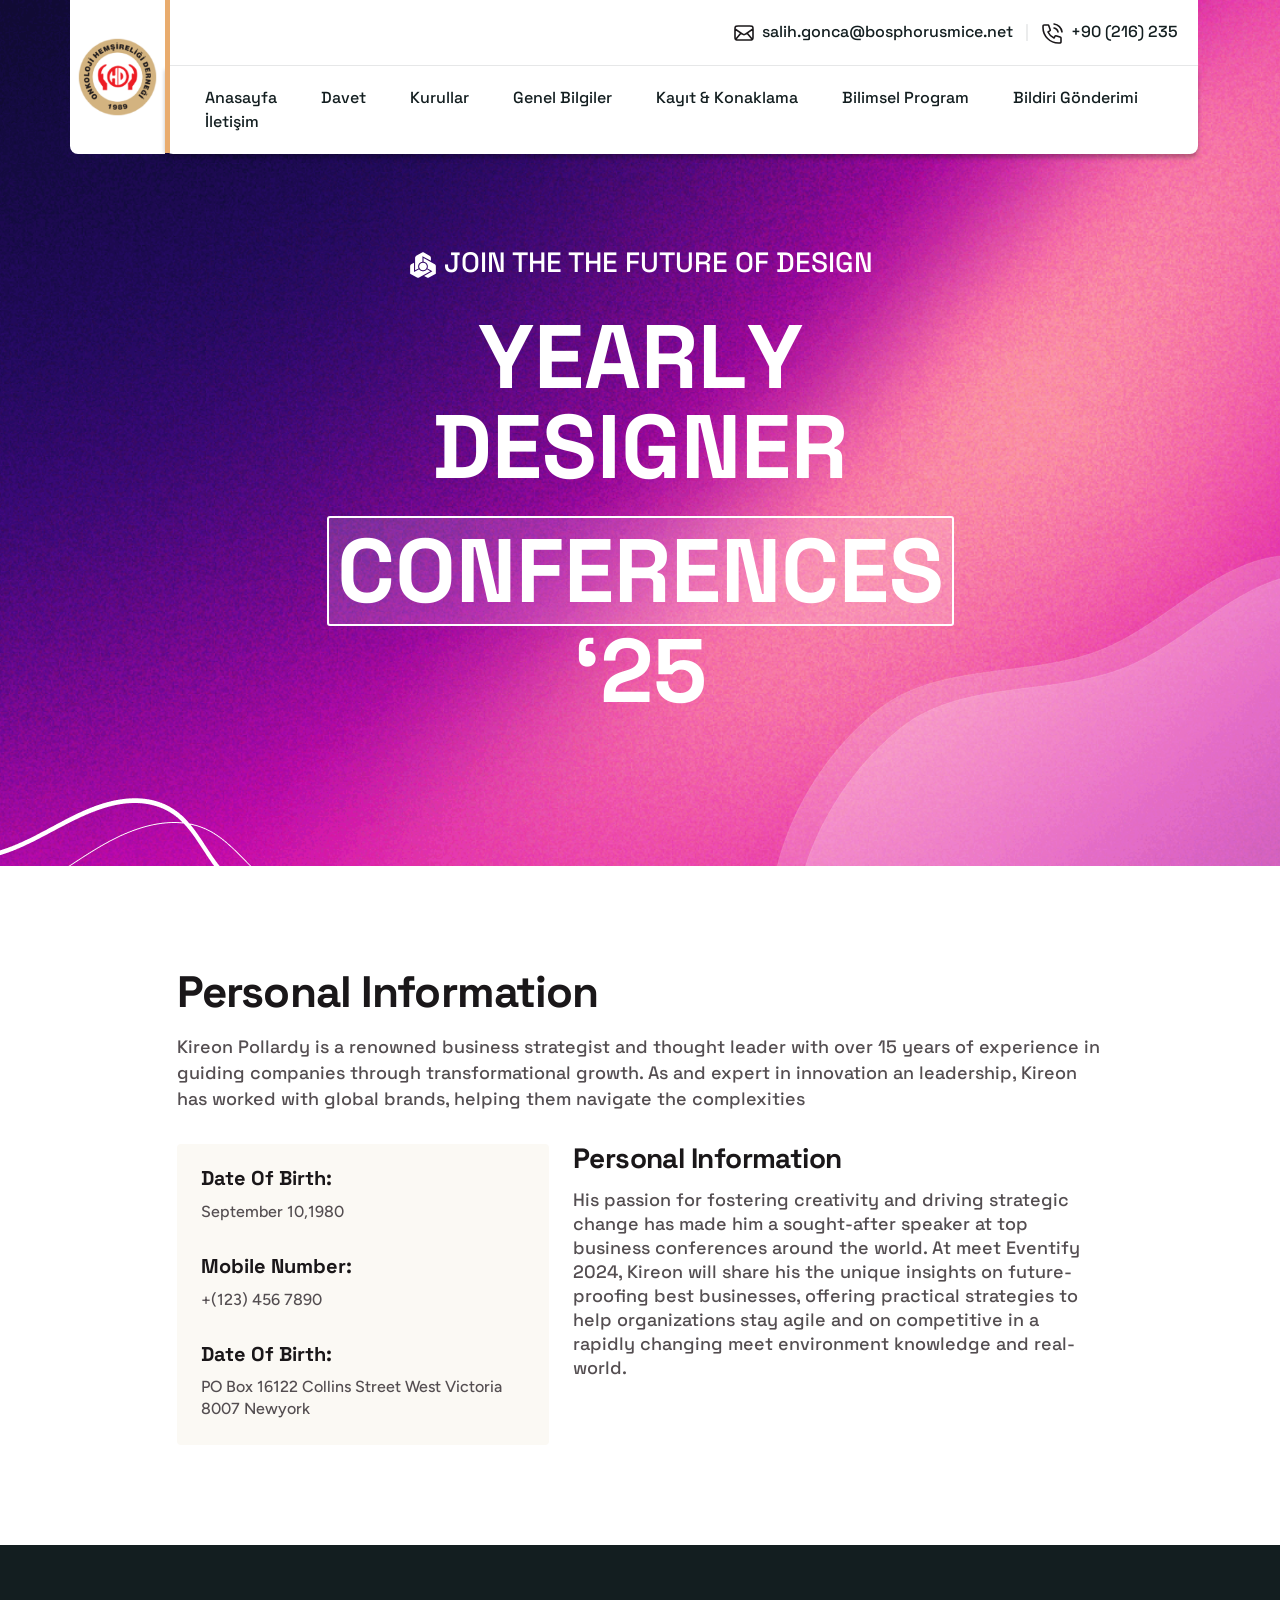
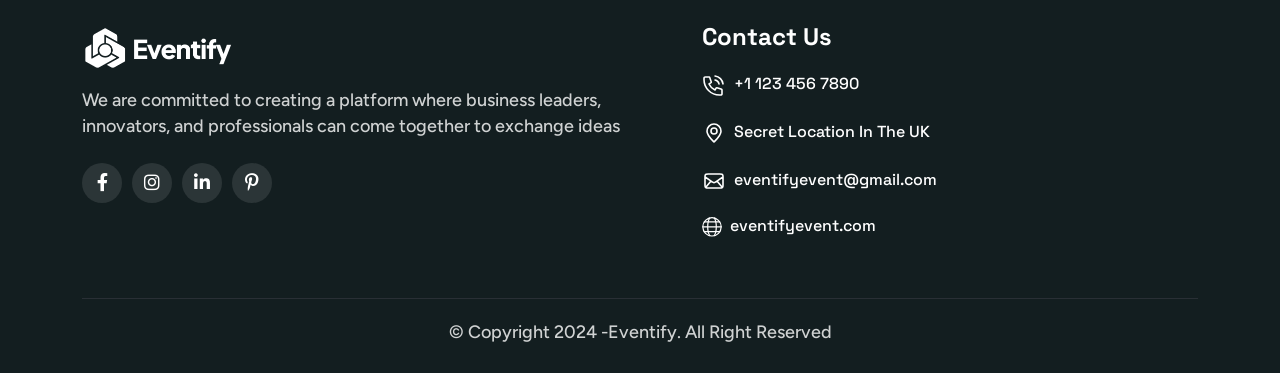
==== commit 603db405: "30/10/2025(YENİ-PROJE-TEMEL-1)" ====
--- a/index3.html
+++ b/index3.html
@@ -3,7 +3,7 @@
 	<head>
 		<meta charset="UTF-8" />
 		<meta name="viewport" content="width=device-width, initial-scale=1.0" />
-		<title>Eventify- Event And Conference Theme</title>
+		<title>II. Uluslararası Onkoloji Hemşireliği Derneği Kongresi - Anasayfa</title>
 
 		<!--=====FAB ICON=======-->
 		<link rel="shortcut icon" href="assets/img/logo/fav-logo1.png" />
@@ -73,220 +73,44 @@
 			<div class="header-area homepage3 header header-sticky d-none d-lg-block" id="header">
 				<div class="container">
 					<div class="row">
-						<div class="col-lg-12">
+						<div class="col-lg-1" style="padding:0px;">
+							<div class="sol-logo" style="background-color: #ffffff; display: flex; align-items: center; height: 100%; border-radius: 0px 0px 0px 8px;">
+								<div class="site-logo" style="padding-right: 5px; padding-left: 5px;">
+									<a href="#"><img src="doc/ohd-logo.png" alt=""></a>
+								</div>
+							</div>
+						</div>
+						<div class="col-lg-11" style="padding-left:0px;">
 							<div class="menu-top-area">
 								<div class="top-menu-area">
-									<p>Are you Ready to Enenify Conferences?<a href="#">Buy Ticket</a></p>
+									<div class="btn-area">
+										<ul>
+											
+										</ul>
+									</div>
 									<ul>
 										<li>
-											<a href="mailto:eventifyconference@.com"><img src="assets/img/icons/mail1.svg" alt="" />eventifyconference@.com <span> | </span></a>
-										</li>
-										<li>
-											<a href="tel:(234)345-4574"><img src="assets/img/icons/phn1.svg" alt="" />(234) 345-4574</a>
+											<a href="mailto:salih.gonca@bosphorusmice.net"><img src="assets/img/icons/mail1.svg" alt="">salih.gonca@bosphorusmice.net <span> | </span></a>
+										</li>
+										<li>
+											<a href="tel:+902162350686"><img src="assets/img/icons/phn1.svg" alt="">+90 (216) 235
+										</a>
 										</li>
 									</ul>
 								</div>
 							</div>
 							<div class="header-elements">
-								<div class="site-logo">
-									<a href="index.html"><img src="assets/img/logo/logo2.png" alt="" /></a>
-								</div>
 								<div class="main-menu">
 									<ul>
-										<li>
-											<a href="#">Home <i class="fa-solid fa-angle-down"></i></a>
-											<div class="tp-submenu">
-												<div class="row">
-													<div class="col-lg-12">
-														<div class="all-images-menu">
-															<div class="homemenu-thumb">
-																<div class="img1">
-																	<img src="assets/img/all-images/demo/demo-img1.png" alt="" />
-																</div>
-																<div class="homemenu-btn">
-																	<a class="vl-btn3" href="index.html">View DEMO </a>
-																</div>
-																<div class="homemenu-text">
-																	<a href="index.html">Eventify-Homepage 01</a>
-																</div>
-															</div>
-
-															<div class="homemenu-thumb">
-																<div class="img1">
-																	<img src="assets/img/all-images/demo/demo-img2.png" alt="" />
-																</div>
-																<div class="homemenu-btn">
-																	<a class="vl-btn3" href="index2.html">View DEMO</a>
-																</div>
-																<div class="homemenu-text">
-																	<a href="index2.html">Eventify-Homepage 02</a>
-																</div>
-															</div>
-
-															<div class="homemenu-thumb">
-																<div class="img1">
-																	<img src="assets/img/all-images/demo/demo-img3.png" alt="" />
-																</div>
-																<div class="homemenu-btn">
-																	<a class="vl-btn3" href="index3.html">View DEMO</a>
-																</div>
-																<div class="homemenu-text">
-																	<a href="index3.html">Eventify-Homepage 03</a>
-																</div>
-															</div>
-
-															<div class="homemenu-thumb">
-																<div class="img1">
-																	<img src="assets/img/all-images/demo/demo-img4.png" alt="" />
-																</div>
-																<div class="homemenu-btn">
-																	<a class="vl-btn3" href="index4.html">View DEMO</a>
-																</div>
-																<div class="homemenu-text">
-																	<a href="index4.html">Eventify-Homepage 04</a>
-																</div>
-															</div>
-
-															<div class="homemenu-thumb" style="margin: 0">
-																<div class="img1">
-																	<img src="assets/img/all-images/demo/demo-img5.png" alt="" />
-																</div>
-																<div class="homemenu-btn">
-																	<a class="vl-btn3" href="index5.html">View DEMO</a>
-																</div>
-																<div class="homemenu-text">
-																	<a href="index5.html">Eventify-Homepage 05</a>
-																</div>
-															</div>
-														</div>
-
-														<div class="all-images-menu">
-															<div class="homemenu-thumb">
-																<div class="img1">
-																	<img src="assets/img/all-images/demo/demo-img6.png" alt="" />
-																</div>
-																<div class="homemenu-btn">
-																	<a class="vl-btn3" href="index6.html">View DEMO </a>
-																</div>
-																<div class="homemenu-text">
-																	<a href="index6.html">Eventify-Homepage 06</a>
-																</div>
-															</div>
-
-															<div class="homemenu-thumb">
-																<div class="img1">
-																	<img src="assets/img/all-images/demo/demo-img7.png" alt="" />
-																</div>
-																<div class="homemenu-btn">
-																	<a class="vl-btn3" href="index7.html">View DEMO</a>
-																</div>
-																<div class="homemenu-text">
-																	<a href="index7.html">Eventify-Homepage 07</a>
-																</div>
-															</div>
-
-															<div class="homemenu-thumb">
-																<div class="img1">
-																	<img src="assets/img/all-images/demo/demo-img8.png" alt="" />
-																</div>
-																<div class="homemenu-btn">
-																	<a class="vl-btn3" href="index8.html">View DEMO</a>
-																</div>
-																<div class="homemenu-text">
-																	<a href="index8.html">Eventify-Homepage 08</a>
-																</div>
-															</div>
-
-															<div class="homemenu-thumb">
-																<div class="img1">
-																	<img src="assets/img/all-images/demo/demo-img9.png" alt="" />
-																</div>
-																<div class="homemenu-btn">
-																	<a class="vl-btn3" href="index9.html">View DEMO</a>
-																</div>
-																<div class="homemenu-text">
-																	<a href="index9.html">Eventify-Homepage 09</a>
-																</div>
-															</div>
-
-															<div class="homemenu-thumb" style="margin: 0">
-																<div class="img1">
-																	<img src="assets/img/all-images/demo/demo-img10.png" alt="" />
-																</div>
-																<div class="homemenu-btn">
-																	<a class="vl-btn3" href="index10.html">View DEMO</a>
-																</div>
-																<div class="homemenu-text">
-																	<a href="index10.html">Eventify-Homepage 10</a>
-																</div>
-															</div>
-														</div>
-													</div>
-												</div>
-											</div>
-										</li>
-										<li><a href="about.html">About Event</a></li>
-										<li>
-											<a href="#">Speakers <i class="fa-solid fa-angle-down"></i></a>
-											<ul class="dropdown-padding">
-												<li><a href="speakers.html">Speakers</a></li>
-												<li><a href="speakers-single.html">Speakers Details</a></li>
-											</ul>
-										</li>
-										<li>
-											<a href="#">Schedule <i class="fa-solid fa-angle-down"></i></a>
-											<ul class="dropdown-padding">
-												<li><a href="event.html">Our Event</a></li>
-												<li><a href="event-schedule.html">Event Schedule</a></li>
-												<li><a href="event-single.html">Event Details</a></li>
-											</ul>
-										</li>
-										<li>
-											<a href="#">Blogs <i class="fa-solid fa-angle-down"></i></a>
-											<ul class="dropdown-padding">
-												<li><a href="blog.html">Our Blog</a></li>
-												<li><a href="blog-single.html">Blog Details</a></li>
-											</ul>
-										</li>
-										<li>
-											<a href="#">Pages <i class="fa-solid fa-angle-down"></i></a>
-											<ul class="dropdown-padding">
-												<li><a href="memories.html">Our Memories</a></li>
-												<li><a href="pricing-plan.html">Pricing Plan</a></li>
-												<li><a href="faq.html">FAQ,s</a></li>
-												<li><a href="contact.html">Contact Us</a></li>
-											</ul>
-										</li>
+										<li><a href="index.html">Anasayfa</a></li>
+										<li><a href="#">Davet</a></li>
+										<li><a href="content-page.html">Kurullar</a></li>
+										<li><a href="#">Genel Bilgiler</a></li>
+										<li><a href="#">Kayıt &amp; Konaklama</a></li>
+										<li><a href="#">Bilimsel Program</a></li>
+										<li><a href="#">Bildiri Gönderimi</a></li>
+										<li><a href="#">İletişim</a></li>
 									</ul>
-								</div>
-								<div class="btn-area">
-									<div class="search-icon header__search header-search-btn">
-										<a href="#"><img src="assets/img/icons/search1.svg" alt="" /></a>
-									</div>
-									<ul>
-										<li>
-											<a href="#"><i class="fa-brands fa-facebook-f"></i></a>
-										</li>
-										<li>
-											<a href="#"><i class="fa-brands fa-instagram"></i></a>
-										</li>
-										<li>
-											<a href="#"><i class="fa-brands fa-linkedin-in"></i></a>
-										</li>
-										<li>
-											<a href="#" class="m-0"><i class="fa-brands fa-pinterest-p"></i></a>
-										</li>
-									</ul>
-								</div>
-
-								<div class="header-search-form-wrapper">
-									<div class="tx-search-close tx-close"><i class="fa-solid fa-xmark"></i></div>
-									<div class="header-search-container">
-										<form role="search" class="search-form">
-											<input type="search" class="search-field" placeholder="Search …" value="" name="s" />
-											<button type="submit" class="search-submit"><img src="assets/img/icons/search1.svg" alt="" /></button>
-										</form>
-									</div>
 								</div>
 								<div class="body-overlay"></div>
 							</div>
@@ -448,1332 +272,62 @@
 							<div class="space24"></div>
 							<h1 class="text-anime-style-3"><span class="conferences">Conferences</span> ‘<span>25</span></h1>
 							<div class="space40"></div>
-							<div class="btn-area1">
-								<a href="event-schedule.html" class="vl-btn3">Reserve premium Seat</a>
-								<a href="pricing-plan.html" class="vl-btn3 btn2">buy ticket now</a>
-							</div>
-							<div class="arrow-btnarea">
-								<a href="about.html">
-									<div class="content" bis_skin_checked="1">
-										<h6 class="circle rotateme">Build Success Brand .</h6>
-									</div>
-									<img src="assets/img/icons/arrow1.svg" alt="" class="arrow1" />
-								</a>
-							</div>
-							<div class="date-btn aniamtion-key-1">
-								<h4>15</h4>
-								<div class="space14"></div>
-								<p>January</p>
-								<div class="space20"></div>
-								<a href="pricing-plan.html">Buy Ticket</a>
-							</div>
-						</div>
-					</div>
-				</div>
-			</div>
-		</div>
+						</div>
+					</div>
+				</div>
+			</div></div>
 		<!--===== HERO AREA ENDS =======-->
-
 		<!--===== ABOUT AREA STARTS =======-->
-		<div class="about3-section-area sp1">
-			<div class="container">
-				<div class="row align-items-center">
-					<div class="col-lg-6">
-						<div class="about3-images">
-							<img src="assets/img/all-images/about/about-img10.png" alt="" class="about-img10 aniamtion-key-1" />
-							<div class="img1" data-aos="zoom-in" data-aos-duration="1000">
-								<img src="assets/img/all-images/about/about-img7.png" alt="" />
-							</div>
-							<div class="img2" data-aos="zoom-in" data-aos-duration="1100">
-								<img src="assets/img/all-images/about/about-img8.png" alt="" />
-							</div>
-							<div class="img3" data-aos="zoom-in" data-aos-duration="1200">
-								<img src="assets/img/all-images/about/about-img9.png" alt="" />
-							</div>
-						</div>
-					</div>
-					<div class="col-lg-6">
-						<div class="about-header heading5">
-							<h5 data-aos="fade-left" data-aos-duration="800">about our Designer conferences</h5>
-							<div class="space18"></div>
-							<h2 class="text-anime-style-3">Explore Future Of Design At Our Yearly Conference</h2>
-							<div class="space18"></div>
-							<p data-aos="fade-left" data-aos-duration="900">The Yearly Designer Conferences designed to challenge, Event inspire, and push the boundaries of what is possible in design. From emerging technologies to sustainable design practices.</p>
-							<div class="space12"></div>
-							<div class="counter-area" data-aos="fade-left" data-aos-duration="1000">
-								<div class="counter-box">
-									<h3><span class="odometer" data-count="250"></span>+</h3>
-									<div class="space18"></div>
-									<p>Our Journalist</p>
-								</div>
-
-								<div class="counter-box">
-									<h3><span class="odometer" data-count="15"></span>+</h3>
-									<div class="space18"></div>
-									<p>Our Speaker</p>
-								</div>
-
-								<div class="counter-box" style="border: none">
-									<h3><span class="odometer" data-count="7"></span>K+</h3>
-									<div class="space18"></div>
-									<p>Attendees</p>
-								</div>
-							</div>
-							<div class="space32"></div>
-							<div class="btn-area1" data-aos="fade-left" data-aos-duration="1200">
-								<a href="event-schedule.html" class="vl-btn3">Reserve premium Seat</a>
-							</div>
-						</div>
-					</div>
-				</div>
-			</div>
-		</div>
-		<!--===== ABOUT AREA ENDS =======-->
-
-		<!--===== OTHERS AREA STARTS =======-->
-		<div class="brands3-section-area sp2">
+		<div class="team-details-section-area sp1">
 			<div class="container">
 				<div class="row">
-					<div class="col-lg-5 m-auto">
-						<div class="brand-header heading4 space-margin60 text-center">
-							<h3>Join 4,000+ companies already growing</h3>
-						</div>
-					</div>
-				</div>
-				<div class="row">
-					<div class="col-lg-12" data-aos="zoom-in" data-aos-duration="800">
-						<div class="brand-slider-area owl-carousel">
-							<div class="brand-box">
-								<img src="assets/img/elements/brand-img1.png" alt="" />
-							</div>
-							<div class="brand-box">
-								<img src="assets/img/elements/brand-img2.png" alt="" />
-							</div>
-							<div class="brand-box">
-								<img src="assets/img/elements/brand-img3.png" alt="" />
-							</div>
-							<div class="brand-box">
-								<img src="assets/img/elements/brand-img4.png" alt="" />
-							</div>
-							<div class="brand-box">
-								<img src="assets/img/elements/brand-img5.png" alt="" />
-							</div>
-							<div class="brand-box">
-								<img src="assets/img/elements/brand-img6.png" alt="" />
-							</div>
-							<div class="brand-box">
-								<img src="assets/img/elements/brand-img7.png" alt="" />
-							</div>
-							<div class="brand-box">
-								<img src="assets/img/elements/brand-img8.png" alt="" />
-							</div>
-						</div>
-					</div>
-				</div>
-			</div>
-		</div>
-		<!--===== OTHERS AREA ENDS =======-->
-
-		<!--===== TEAM AREA STARTS =======-->
-		<div class="team3-section-area sp1">
-			<div class="container">
-				<div class="row">
-					<div class="col-lg-5">
-						<div class="team2-header heading5 space-margin60">
-							<h5>our 10+ event speakers</h5>
-							<div class="space18"></div>
-							<h2 class="text-anime-style-3">Our Event Speakers</h2>
-						</div>
-					</div>
-				</div>
-				<div class="row">
-					<div class="col-lg-12">
-						<div class="team-slider-area2 owl-carousel">
-							<div class="our-team-boxarea">
-								<div class="team-widget-area">
-									<img src="assets/img/elements/elements21.png" alt="" class="elements21" />
-									<img src="assets/img/elements/elements22.png" alt="" class="elements22" />
-									<div class="img1">
-										<img src="assets/img/all-images/team/team-img8.png" alt="" class="team-img4" />
-										<div class="share">
-											<a href="#"><img src="assets/img/icons/share1.svg" alt="" /></a>
-										</div>
-										<ul>
-											<li>
-												<a href="#" class="icon1"><i class="fa-brands fa-facebook-f"></i></a>
-											</li>
-											<li>
-												<a href="#" class="icon2"><i class="fa-brands fa-linkedin-in"></i></a>
-											</li>
-											<li>
-												<a href="#" class="icon3"><i class="fa-brands fa-instagram"></i></a>
-											</li>
-											<li>
-												<a href="#" class="icon4"><i class="fa-brands fa-pinterest-p"></i></a>
-											</li>
-										</ul>
-									</div>
-								</div>
-								<div class="space28"></div>
-								<div class="content-area">
-									<a href="speakers.html">Alex Robertson</a>
-									<div class="space16"></div>
-									<p>Finance Consultant</p>
-								</div>
-							</div>
-
-							<div class="our-team-boxarea">
-								<div class="team-widget-area">
-									<img src="assets/img/elements/elements21.png" alt="" class="elements21" />
-									<img src="assets/img/elements/elements22.png" alt="" class="elements22" />
-									<div class="img1">
-										<img src="assets/img/all-images/team/team-img9.png" alt="" class="team-img4" />
-										<div class="share">
-											<a href="#"><img src="assets/img/icons/share1.svg" alt="" /></a>
-										</div>
-										<ul>
-											<li>
-												<a href="#" class="icon1"><i class="fa-brands fa-facebook-f"></i></a>
-											</li>
-											<li>
-												<a href="#" class="icon2"><i class="fa-brands fa-linkedin-in"></i></a>
-											</li>
-											<li>
-												<a href="#" class="icon3"><i class="fa-brands fa-instagram"></i></a>
-											</li>
-											<li>
-												<a href="#" class="icon4"><i class="fa-brands fa-pinterest-p"></i></a>
-											</li>
-										</ul>
-									</div>
-								</div>
-								<div class="space28"></div>
-								<div class="content-area">
-									<a href="speakers.html">Alexy Sammo</a>
-									<div class="space16"></div>
-									<p>HR Consultant</p>
-								</div>
-							</div>
-
-							<div class="our-team-boxarea">
-								<div class="team-widget-area">
-									<img src="assets/img/elements/elements21.png" alt="" class="elements21" />
-									<img src="assets/img/elements/elements22.png" alt="" class="elements22" />
-									<div class="img1">
-										<img src="assets/img/all-images/team/team-img10.png" alt="" class="team-img4" />
-										<div class="share">
-											<a href="#"><img src="assets/img/icons/share1.svg" alt="" /></a>
-										</div>
-										<ul>
-											<li>
-												<a href="#" class="icon1"><i class="fa-brands fa-facebook-f"></i></a>
-											</li>
-											<li>
-												<a href="#" class="icon2"><i class="fa-brands fa-linkedin-in"></i></a>
-											</li>
-											<li>
-												<a href="#" class="icon3"><i class="fa-brands fa-instagram"></i></a>
-											</li>
-											<li>
-												<a href="#" class="icon4"><i class="fa-brands fa-pinterest-p"></i></a>
-											</li>
-										</ul>
-									</div>
-								</div>
-								<div class="space28"></div>
-								<div class="content-area">
-									<a href="speakers.html">Andrew Symonds</a>
-									<div class="space16"></div>
-									<p>Finance Consultant</p>
-								</div>
-							</div>
-
-							<div class="our-team-boxarea">
-								<div class="team-widget-area">
-									<img src="assets/img/elements/elements21.png" alt="" class="elements21" />
-									<img src="assets/img/elements/elements22.png" alt="" class="elements22" />
-									<div class="img1">
-										<img src="assets/img/all-images/team/team-img11.png" alt="" class="team-img4" />
-										<div class="share">
-											<a href="#"><img src="assets/img/icons/share1.svg" alt="" /></a>
-										</div>
-										<ul>
-											<li>
-												<a href="#" class="icon1"><i class="fa-brands fa-facebook-f"></i></a>
-											</li>
-											<li>
-												<a href="#" class="icon2"><i class="fa-brands fa-linkedin-in"></i></a>
-											</li>
-											<li>
-												<a href="#" class="icon3"><i class="fa-brands fa-instagram"></i></a>
-											</li>
-											<li>
-												<a href="#" class="icon4"><i class="fa-brands fa-pinterest-p"></i></a>
-											</li>
-										</ul>
-									</div>
-								</div>
-								<div class="space28"></div>
-								<div class="content-area">
-									<a href="speakers.html">Ben Stokes</a>
-									<div class="space16"></div>
-									<p>Finance Consultant</p>
-								</div>
-							</div>
-
-							<div class="our-team-boxarea">
-								<div class="team-widget-area">
-									<img src="assets/img/elements/elements21.png" alt="" class="elements21" />
-									<img src="assets/img/elements/elements22.png" alt="" class="elements22" />
-									<div class="img1">
-										<img src="assets/img/all-images/team/team-img8.png" alt="" class="team-img4" />
-										<div class="share">
-											<a href="#"><img src="assets/img/icons/share1.svg" alt="" /></a>
-										</div>
-										<ul>
-											<li>
-												<a href="#" class="icon1"><i class="fa-brands fa-facebook-f"></i></a>
-											</li>
-											<li>
-												<a href="#" class="icon2"><i class="fa-brands fa-linkedin-in"></i></a>
-											</li>
-											<li>
-												<a href="#" class="icon3"><i class="fa-brands fa-instagram"></i></a>
-											</li>
-											<li>
-												<a href="#" class="icon4"><i class="fa-brands fa-pinterest-p"></i></a>
-											</li>
-										</ul>
-									</div>
-								</div>
-								<div class="space28"></div>
-								<div class="content-area">
-									<a href="speakers.html">Alex Robertson</a>
-									<div class="space16"></div>
-									<p>Finance Consultant</p>
-								</div>
-							</div>
-
-							<div class="our-team-boxarea">
-								<div class="team-widget-area">
-									<img src="assets/img/elements/elements21.png" alt="" class="elements21" />
-									<img src="assets/img/elements/elements22.png" alt="" class="elements22" />
-									<div class="img1">
-										<img src="assets/img/all-images/team/team-img9.png" alt="" class="team-img4" />
-										<div class="share">
-											<a href="#"><img src="assets/img/icons/share1.svg" alt="" /></a>
-										</div>
-										<ul>
-											<li>
-												<a href="#" class="icon1"><i class="fa-brands fa-facebook-f"></i></a>
-											</li>
-											<li>
-												<a href="#" class="icon2"><i class="fa-brands fa-linkedin-in"></i></a>
-											</li>
-											<li>
-												<a href="#" class="icon3"><i class="fa-brands fa-instagram"></i></a>
-											</li>
-											<li>
-												<a href="#" class="icon4"><i class="fa-brands fa-pinterest-p"></i></a>
-											</li>
-										</ul>
-									</div>
-								</div>
-								<div class="space28"></div>
-								<div class="content-area">
-									<a href="speakers.html">Alexy Sammo</a>
-									<div class="space16"></div>
-									<p>HR Consultant</p>
-								</div>
-							</div>
-
-							<div class="our-team-boxarea">
-								<div class="team-widget-area">
-									<img src="assets/img/elements/elements21.png" alt="" class="elements21" />
-									<img src="assets/img/elements/elements22.png" alt="" class="elements22" />
-									<div class="img1">
-										<img src="assets/img/all-images/team/team-img10.png" alt="" class="team-img4" />
-										<div class="share">
-											<a href="#"><img src="assets/img/icons/share1.svg" alt="" /></a>
-										</div>
-										<ul>
-											<li>
-												<a href="#" class="icon1"><i class="fa-brands fa-facebook-f"></i></a>
-											</li>
-											<li>
-												<a href="#" class="icon2"><i class="fa-brands fa-linkedin-in"></i></a>
-											</li>
-											<li>
-												<a href="#" class="icon3"><i class="fa-brands fa-instagram"></i></a>
-											</li>
-											<li>
-												<a href="#" class="icon4"><i class="fa-brands fa-pinterest-p"></i></a>
-											</li>
-										</ul>
-									</div>
-								</div>
-								<div class="space28"></div>
-								<div class="content-area">
-									<a href="speakers.html">Andrew Symonds</a>
-									<div class="space16"></div>
-									<p>Finance Consultant</p>
-								</div>
-							</div>
-
-							<div class="our-team-boxarea">
-								<div class="team-widget-area">
-									<img src="assets/img/elements/elements21.png" alt="" class="elements21" />
-									<img src="assets/img/elements/elements22.png" alt="" class="elements22" />
-									<div class="img1">
-										<img src="assets/img/all-images/team/team-img11.png" alt="" class="team-img4" />
-										<div class="share">
-											<a href="#"><img src="assets/img/icons/share1.svg" alt="" /></a>
-										</div>
-										<ul>
-											<li>
-												<a href="#" class="icon1"><i class="fa-brands fa-facebook-f"></i></a>
-											</li>
-											<li>
-												<a href="#" class="icon2"><i class="fa-brands fa-linkedin-in"></i></a>
-											</li>
-											<li>
-												<a href="#" class="icon3"><i class="fa-brands fa-instagram"></i></a>
-											</li>
-											<li>
-												<a href="#" class="icon4"><i class="fa-brands fa-pinterest-p"></i></a>
-											</li>
-										</ul>
-									</div>
-								</div>
-								<div class="space28"></div>
-								<div class="content-area">
-									<a href="speakers.html">Ben Stokes</a>
-									<div class="space16"></div>
-									<p>Finance Consultant</p>
-								</div>
-							</div>
-						</div>
-					</div>
-				</div>
-			</div>
-		</div>
-		<!--===== TEAM AREA ENDS =======-->
-
-		<!--===== OTHERS AREA STARTS =======-->
-		<div class="others-timer-area sp2 d-lg-block d-none">
-			<div class="container">
-				<div class="row">
-					<div class="col-lg-12">
-						<div class="timer">
-							<div class="row">
-								<div class="col-lg-3 col-md-6" data-aos="zoom-in" data-aos-duration="900">
-									<div class="time-box">
-										<span id="days" class="time-value">119</span>
-									</div>
-								</div>
-								<div class="col-lg-3 col-md-6" data-aos="zoom-in" data-aos-duration="1000">
-									<div class="time-box">
-										<span id="hours" class="time-value">22</span>
-									</div>
-								</div>
-								<div class="col-lg-3 col-md-6" data-aos="zoom-in" data-aos-duration="1100">
-									<div class="time-box">
-										<span id="minutes" class="time-value">18</span>
-									</div>
-								</div>
-								<div class="col-lg-3 col-md-6" data-aos="zoom-in" data-aos-duration="1200">
-									<div class="time-box">
-										<span id="seconds" class="time-value">44</span>
-									</div>
-								</div>
-							</div>
-						</div>
-					</div>
-				</div>
-			</div>
-		</div>
-		<!--===== OTHERS AREA ENDS =======-->
-
-		<!--===== OTHERS AREA STARTS =======-->
-		<div class="others-timer-area sp2 d-lg-none d-block">
-			<div class="container">
-				<div class="row">
-					<div class="col-lg-12">
-						<div class="timer">
-							<div class="row">
-								<div class="col-lg-3 col-md-6" data-aos="zoom-in" data-aos-duration="900">
-									<div class="time-box">
-										<span id="days1" class="time-value">119</span>
-									</div>
-								</div>
-								<div class="col-lg-3 col-md-6" data-aos="zoom-in" data-aos-duration="1000">
-									<div class="time-box">
-										<span id="hours1" class="time-value">22</span>
-									</div>
-								</div>
-								<div class="col-lg-3 col-md-6" data-aos="zoom-in" data-aos-duration="1100">
-									<div class="time-box">
-										<span id="minutes1" class="time-value">18</span>
-									</div>
-								</div>
-								<div class="col-lg-3 col-md-6" data-aos="zoom-in" data-aos-duration="1200">
-									<div class="time-box">
-										<span id="seconds1" class="time-value">44</span>
-									</div>
-								</div>
-							</div>
-						</div>
-					</div>
-				</div>
-			</div>
-		</div>
-		<!--===== OTHERS AREA ENDS =======-->
-
-		<!--===== EVENT AREA STARTS =======-->
-		<div class="event3-section-area sp1">
-			<div class="container">
-				<div class="row">
-					<div class="col-lg-6 m-auto">
-						<div class="event2-header heading5 text-center space-margin60">
-							<h5>Event Schedule</h5>
-							<div class="space18"></div>
-							<h2 class="text-anime-style-3">Our Events Schedule Plan</h2>
-						</div>
-					</div>
-				</div>
-				<div class="row">
-					<div class="col-lg-12" data-aos="fade-up" data-aos-duration="1000">
-						<div class="tabs-button space-margin60">
-							<ul class="nav nav-pills" id="pills-tab" role="tablist">
-								<li class="nav-item" role="presentation">
-									<button class="nav-link active" id="pills-home-tab" data-bs-toggle="pill" data-bs-target="#pills-home" type="button" role="tab" aria-controls="pills-home" aria-selected="true">
-										<span class="calender"><img src="assets/img/icons/calender2.svg" alt="" /></span>
-										<span class="pl-8">
-											<span class="day">Day One</span>
-											<span class="date">May 25, 2024</span>
-										</span>
-									</button>
-								</li>
-								<li class="nav-item" role="presentation">
-									<button class="nav-link" id="pills-profile-tab" data-bs-toggle="pill" data-bs-target="#pills-profile" type="button" role="tab" aria-controls="pills-profile" aria-selected="false">
-										<span class="calender"><img src="assets/img/icons/calender2.svg" alt="" /></span>
-										<span class="pl-8">
-											<span class="day">Day Two</span>
-											<span class="date">May 26, 2024</span>
-										</span>
-									</button>
-								</li>
-								<li class="nav-item" role="presentation">
-									<button class="nav-link m-0" id="pills-contact-tab" data-bs-toggle="pill" data-bs-target="#pills-contact" type="button" role="tab" aria-controls="pills-contact" aria-selected="false">
-										<span class="calender"><img src="assets/img/icons/calender2.svg" alt="" /> </span>
-										<span class="pl-8">
-											<span class="day">Day Three</span>
-											<span class="date">May 27, 2024</span>
-										</span>
-									</button>
-								</li>
-							</ul>
-						</div>
-						<div class="tab-content" id="pills-tabContent">
-							<div class="tab-pane fade show active" id="pills-home" role="tabpanel" aria-labelledby="pills-home-tab" tabindex="0">
-								<div class="event-widget-area">
-									<div class="row">
-										<div class="col-lg-1"></div>
-										<div class="col-lg-10 m-auto">
-											<div class="event2-boxarea box1">
-												<h1 class="active">01</h1>
-												<div class="row align-items-center">
-													<div class="col-lg-5">
-														<div class="img1">
-															<img src="assets/img/all-images/event/event-img4.png" alt="" />
-														</div>
-													</div>
-													<div class="col-lg-1"></div>
-													<div class="col-lg-6">
-														<div class="content-area">
-															<ul>
-																<li>
-																	<a href="#"><img src="assets/img/icons/clock1.svg" alt="" />10.00 AM -12.00 PM <span> | </span></a>
-																</li>
-																<li>
-																	<a href="#"><img src="assets/img/icons/location1.svg" alt="" />26/C Asana, New York </a>
-																</li>
-															</ul>
-															<div class="space20"></div>
-															<a href="event-single.html" class="head">Elevate User Experience Expertise</a>
-															<div class="space24"></div>
-															<div class="author-area">
-																<div class="autho-name-area">
-																	<div class="img1">
-																		<img src="assets/img/all-images/testimonials/testimonial-img1.png" alt="" />
-																	</div>
-																	<div class="text">
-																		<a href="speakers.html">Alex Roberton</a>
-																		<div class="space8"></div>
-																		<p>UI/UX Designer</p>
-																	</div>
-																</div>
-
-																<div class="autho-name-area" style="padding: 0 0 0 12px; border: none">
-																	<div class="img1">
-																		<img src="assets/img/all-images/testimonials/testimonial-img2.png" alt="" />
-																	</div>
-																	<div class="text">
-																		<a href="speakers.html">Alexys Archer</a>
-																		<div class="space8"></div>
-																		<p>WP Developer</p>
-																	</div>
-																</div>
-															</div>
-															<div class="space24"></div>
-															<div class="btn-area1">
-																<a href="pricing-plan.html" class="vl-btn3"><span class="demo">purchase ticket</span></a>
-															</div>
-														</div>
-													</div>
+					<div class="col-lg-10 m-auto">
+						<div class="speakers-details-box">
+							<div class="row align-items-center">
+								<div class="col-lg-12">
+									<div class="speakesr-details-content heading2" style="padding: 0px;">
+										<h2>Personal Information</h2>
+										<div class="space16"></div>
+										<p>Kireon Pollardy is a renowned business strategist and thought leader with over 15 years of experience in guiding companies through transformational growth. As and expert in innovation an leadership, Kireon has worked with global brands, helping them navigate the complexities</p>
+										<div class="space32"></div>
+										<div class="row">
+											<div class="col-lg-5">
+												<div class="details-content">
+													<h4>Date Of Birth:</h4>
+													<div class="space12"></div>
+													<a href="#">September 10,1980</a>
+													<div class="space32"></div>
+													<h4>Mobile Number:</h4>
+													<div class="space12"></div>
+													<a href="tel:+(123)4567890">+(123) 456 7890</a>
+													<div class="space32"></div>
+													<h4>Date Of Birth:</h4>
+													<div class="space12"></div>
+													<a href="#">PO Box 16122 Collins Street West Victoria 8007 Newyork</a>
+												</div>
+											</div>
+											<div class="col-lg-7">
+												<div class="heading2">
+													<h3>Personal Information</h3>
+													<div class="space16"></div>
+													<p>His passion for fostering creativity and driving strategic change has made him a sought-after speaker at top business conferences around the world. At meet Eventify 2024, Kireon will share his the unique insights on future-proofing best businesses, offering practical strategies to help organizations stay agile and on competitive in a rapidly changing meet environment knowledge and real-world.</p>
 												</div>
 											</div>
 										</div>
 									</div>
-									<div class="space48"></div>
-									<div class="row">
-										<div class="col-lg-1"></div>
-										<div class="col-lg-10 m-auto">
-											<div class="event2-boxarea box1">
-												<h1 class="active">02</h1>
-												<div class="row align-items-center">
-													<div class="col-lg-6">
-														<div class="content-area">
-															<ul>
-																<li>
-																	<a href="#"><img src="assets/img/icons/clock1.svg" alt="" />10.00 AM -12.00 PM <span> | </span></a>
-																</li>
-																<li>
-																	<a href="#"><img src="assets/img/icons/location1.svg" alt="" />26/C Asana, New York </a>
-																</li>
-															</ul>
-															<div class="space20"></div>
-															<a href="event-single.html" class="head">Elevate User Experience Expertise</a>
-															<div class="space24"></div>
-															<div class="author-area">
-																<div class="autho-name-area">
-																	<div class="img1">
-																		<img src="assets/img/all-images/testimonials/testimonial-img1.png" alt="" />
-																	</div>
-																	<div class="text">
-																		<a href="speakers.html">Alex Roberton</a>
-																		<div class="space8"></div>
-																		<p>UI/UX Designer</p>
-																	</div>
-																</div>
-
-																<div class="autho-name-area" style="padding: 0 0 0 12px; border: none">
-																	<div class="img1">
-																		<img src="assets/img/all-images/testimonials/testimonial-img2.png" alt="" />
-																	</div>
-																	<div class="text">
-																		<a href="speakers.html">Alexys Archer</a>
-																		<div class="space8"></div>
-																		<p>WP Developer</p>
-																	</div>
-																</div>
-															</div>
-															<div class="space24"></div>
-															<div class="btn-area1">
-																<a href="pricing-plan.html" class="vl-btn3"><span class="demo">purchase ticket</span></a>
-															</div>
-														</div>
-														<div class="space30 d-lg-none d-block"></div>
-													</div>
-
-													<div class="col-lg-5">
-														<div class="img1">
-															<img src="assets/img/all-images/event/event-img5.png" alt="" />
-														</div>
-													</div>
-												</div>
-											</div>
-										</div>
-									</div>
-									<div class="space30"></div>
-									<div class="row">
-										<div class="col-lg-1"></div>
-										<div class="col-lg-10 m-auto">
-											<div class="event2-boxarea box1">
-												<h1 class="active">03</h1>
-												<div class="row align-items-center">
-													<div class="col-lg-5">
-														<div class="img1">
-															<img src="assets/img/all-images/event/event-img6.png" alt="" />
-														</div>
-													</div>
-													<div class="col-lg-1"></div>
-													<div class="col-lg-6">
-														<div class="content-area">
-															<ul>
-																<li>
-																	<a href="#"><img src="assets/img/icons/clock1.svg" alt="" />10.00 AM -12.00 PM <span> | </span></a>
-																</li>
-																<li>
-																	<a href="#"><img src="assets/img/icons/location1.svg" alt="" />26/C Asana, New York </a>
-																</li>
-															</ul>
-															<div class="space20"></div>
-															<a href="event-single.html" class="head">Elevate User Experience Expertise</a>
-															<div class="space24"></div>
-															<div class="author-area">
-																<div class="autho-name-area">
-																	<div class="img1">
-																		<img src="assets/img/all-images/testimonials/testimonial-img1.png" alt="" />
-																	</div>
-																	<div class="text">
-																		<a href="speakers.html">Alex Roberton</a>
-																		<div class="space8"></div>
-																		<p>UI/UX Designer</p>
-																	</div>
-																</div>
-
-																<div class="autho-name-area" style="padding: 0 0 0 12px; border: none">
-																	<div class="img1">
-																		<img src="assets/img/all-images/testimonials/testimonial-img2.png" alt="" />
-																	</div>
-																	<div class="text">
-																		<a href="speakers.html">Alexys Archer</a>
-																		<div class="space8"></div>
-																		<p>WP Developer</p>
-																	</div>
-																</div>
-															</div>
-															<div class="space24"></div>
-															<div class="btn-area1">
-																<a href="pricing-plan.html" class="vl-btn3"><span class="demo">purchase ticket</span></a>
-															</div>
-														</div>
-													</div>
-												</div>
-											</div>
-										</div>
-									</div>
-								</div>
-							</div>
-							<div class="tab-pane fade" id="pills-profile" role="tabpanel" aria-labelledby="pills-profile-tab" tabindex="0">
-								<div class="event-widget-area">
-									<div class="row">
-										<div class="col-lg-1"></div>
-										<div class="col-lg-10 m-auto">
-											<div class="event2-boxarea box1">
-												<h1 class="active">01</h1>
-												<div class="row align-items-center">
-													<div class="col-lg-5">
-														<div class="img1">
-															<img src="assets/img/all-images/event/event-img4.png" alt="" />
-														</div>
-													</div>
-													<div class="col-lg-1"></div>
-													<div class="col-lg-6">
-														<div class="content-area">
-															<ul>
-																<li>
-																	<a href="#"><img src="assets/img/icons/clock1.svg" alt="" />10.00 AM -12.00 PM <span> | </span></a>
-																</li>
-																<li>
-																	<a href="#"><img src="assets/img/icons/location1.svg" alt="" />26/C Asana, New York </a>
-																</li>
-															</ul>
-															<div class="space20"></div>
-															<a href="event-single.html" class="head">Elevate User Experience Expertise</a>
-															<div class="space24"></div>
-															<div class="author-area">
-																<div class="autho-name-area">
-																	<div class="img1">
-																		<img src="assets/img/all-images/testimonials/testimonial-img1.png" alt="" />
-																	</div>
-																	<div class="text">
-																		<a href="speakers.html">Alex Roberton</a>
-																		<div class="space8"></div>
-																		<p>UI/UX Designer</p>
-																	</div>
-																</div>
-
-																<div class="autho-name-area" style="padding: 0 0 0 12px; border: none">
-																	<div class="img1">
-																		<img src="assets/img/all-images/testimonials/testimonial-img2.png" alt="" />
-																	</div>
-																	<div class="text">
-																		<a href="speakers.html">Alexys Archer</a>
-																		<div class="space8"></div>
-																		<p>WP Developer</p>
-																	</div>
-																</div>
-															</div>
-															<div class="space24"></div>
-															<div class="btn-area1">
-																<a href="pricing-plan.html" class="vl-btn3"><span class="demo">purchase ticket</span></a>
-															</div>
-														</div>
-													</div>
-												</div>
-											</div>
-										</div>
-									</div>
-									<div class="space48"></div>
-									<div class="row">
-										<div class="col-lg-1"></div>
-										<div class="col-lg-10 m-auto">
-											<div class="event2-boxarea box1">
-												<h1 class="active">02</h1>
-												<div class="row align-items-center">
-													<div class="col-lg-6">
-														<div class="content-area">
-															<ul>
-																<li>
-																	<a href="#"><img src="assets/img/icons/clock1.svg" alt="" />10.00 AM -12.00 PM <span> | </span></a>
-																</li>
-																<li>
-																	<a href="#"><img src="assets/img/icons/location1.svg" alt="" />26/C Asana, New York </a>
-																</li>
-															</ul>
-															<div class="space20"></div>
-															<a href="event-single.html" class="head">Elevate User Experience Expertise</a>
-															<div class="space24"></div>
-															<div class="author-area">
-																<div class="autho-name-area">
-																	<div class="img1">
-																		<img src="assets/img/all-images/testimonials/testimonial-img1.png" alt="" />
-																	</div>
-																	<div class="text">
-																		<a href="speakers.html">Alex Roberton</a>
-																		<div class="space8"></div>
-																		<p>UI/UX Designer</p>
-																	</div>
-																</div>
-
-																<div class="autho-name-area" style="padding: 0 0 0 12px; border: none">
-																	<div class="img1">
-																		<img src="assets/img/all-images/testimonials/testimonial-img2.png" alt="" />
-																	</div>
-																	<div class="text">
-																		<a href="speakers.html">Alexys Archer</a>
-																		<div class="space8"></div>
-																		<p>WP Developer</p>
-																	</div>
-																</div>
-															</div>
-															<div class="space24"></div>
-															<div class="btn-area1">
-																<a href="pricing-plan.html" class="vl-btn3"><span class="demo">purchase ticket</span></a>
-															</div>
-														</div>
-														<div class="space30 d-lg-none d-block"></div>
-													</div>
-
-													<div class="col-lg-5">
-														<div class="img1">
-															<img src="assets/img/all-images/event/event-img5.png" alt="" />
-														</div>
-													</div>
-												</div>
-											</div>
-										</div>
-									</div>
-									<div class="space30"></div>
-									<div class="row">
-										<div class="col-lg-1"></div>
-										<div class="col-lg-10 m-auto">
-											<div class="event2-boxarea box1">
-												<h1 class="active">03</h1>
-												<div class="row align-items-center">
-													<div class="col-lg-5">
-														<div class="img1">
-															<img src="assets/img/all-images/event/event-img6.png" alt="" />
-														</div>
-													</div>
-													<div class="col-lg-1"></div>
-													<div class="col-lg-6">
-														<div class="content-area">
-															<ul>
-																<li>
-																	<a href="#"><img src="assets/img/icons/clock1.svg" alt="" />10.00 AM -12.00 PM <span> | </span></a>
-																</li>
-																<li>
-																	<a href="#"><img src="assets/img/icons/location1.svg" alt="" />26/C Asana, New York </a>
-																</li>
-															</ul>
-															<div class="space20"></div>
-															<a href="event-single.html" class="head">Elevate User Experience Expertise</a>
-															<div class="space24"></div>
-															<div class="author-area">
-																<div class="autho-name-area">
-																	<div class="img1">
-																		<img src="assets/img/all-images/testimonials/testimonial-img1.png" alt="" />
-																	</div>
-																	<div class="text">
-																		<a href="speakers.html">Alex Roberton</a>
-																		<div class="space8"></div>
-																		<p>UI/UX Designer</p>
-																	</div>
-																</div>
-
-																<div class="autho-name-area" style="padding: 0 0 0 12px; border: none">
-																	<div class="img1">
-																		<img src="assets/img/all-images/testimonials/testimonial-img2.png" alt="" />
-																	</div>
-																	<div class="text">
-																		<a href="speakers.html">Alexys Archer</a>
-																		<div class="space8"></div>
-																		<p>WP Developer</p>
-																	</div>
-																</div>
-															</div>
-															<div class="space24"></div>
-															<div class="btn-area1">
-																<a href="pricing-plan.html" class="vl-btn3"><span class="demo">purchase ticket</span></a>
-															</div>
-														</div>
-													</div>
-												</div>
-											</div>
-										</div>
-									</div>
-								</div>
-							</div>
-							<div class="tab-pane fade" id="pills-contact" role="tabpanel" aria-labelledby="pills-contact-tab" tabindex="0">
-								<div class="event-widget-area">
-									<div class="row">
-										<div class="col-lg-1"></div>
-										<div class="col-lg-10 m-auto">
-											<div class="event2-boxarea box1">
-												<h1 class="active">01</h1>
-												<div class="row align-items-center">
-													<div class="col-lg-5">
-														<div class="img1">
-															<img src="assets/img/all-images/event/event-img4.png" alt="" />
-														</div>
-													</div>
-													<div class="col-lg-1"></div>
-													<div class="col-lg-6">
-														<div class="content-area">
-															<ul>
-																<li>
-																	<a href="#"><img src="assets/img/icons/clock1.svg" alt="" />10.00 AM -12.00 PM <span> | </span></a>
-																</li>
-																<li>
-																	<a href="#"><img src="assets/img/icons/location1.svg" alt="" />26/C Asana, New York </a>
-																</li>
-															</ul>
-															<div class="space20"></div>
-															<a href="event-single.html" class="head">Elevate User Experience Expertise</a>
-															<div class="space24"></div>
-															<div class="author-area">
-																<div class="autho-name-area">
-																	<div class="img1">
-																		<img src="assets/img/all-images/testimonials/testimonial-img1.png" alt="" />
-																	</div>
-																	<div class="text">
-																		<a href="speakers.html">Alex Roberton</a>
-																		<div class="space8"></div>
-																		<p>UI/UX Designer</p>
-																	</div>
-																</div>
-
-																<div class="autho-name-area" style="padding: 0 0 0 12px; border: none">
-																	<div class="img1">
-																		<img src="assets/img/all-images/testimonials/testimonial-img2.png" alt="" />
-																	</div>
-																	<div class="text">
-																		<a href="speakers.html">Alexys Archer</a>
-																		<div class="space8"></div>
-																		<p>WP Developer</p>
-																	</div>
-																</div>
-															</div>
-															<div class="space24"></div>
-															<div class="btn-area1">
-																<a href="pricing-plan.html" class="vl-btn3"><span class="demo">purchase ticket</span></a>
-															</div>
-														</div>
-													</div>
-												</div>
-											</div>
-										</div>
-									</div>
-									<div class="space48"></div>
-									<div class="row">
-										<div class="col-lg-1"></div>
-										<div class="col-lg-10 m-auto">
-											<div class="event2-boxarea box1">
-												<h1 class="active">02</h1>
-												<div class="row align-items-center">
-													<div class="col-lg-6">
-														<div class="content-area">
-															<ul>
-																<li>
-																	<a href="#"><img src="assets/img/icons/clock1.svg" alt="" />10.00 AM -12.00 PM <span> | </span></a>
-																</li>
-																<li>
-																	<a href="#"><img src="assets/img/icons/location1.svg" alt="" />26/C Asana, New York </a>
-																</li>
-															</ul>
-															<div class="space20"></div>
-															<a href="event-single.html" class="head">Elevate User Experience Expertise</a>
-															<div class="space24"></div>
-															<div class="author-area">
-																<div class="autho-name-area">
-																	<div class="img1">
-																		<img src="assets/img/all-images/testimonials/testimonial-img1.png" alt="" />
-																	</div>
-																	<div class="text">
-																		<a href="speakers.html">Alex Roberton</a>
-																		<div class="space8"></div>
-																		<p>UI/UX Designer</p>
-																	</div>
-																</div>
-
-																<div class="autho-name-area" style="padding: 0 0 0 12px; border: none">
-																	<div class="img1">
-																		<img src="assets/img/all-images/testimonials/testimonial-img2.png" alt="" />
-																	</div>
-																	<div class="text">
-																		<a href="speakers.html">Alexys Archer</a>
-																		<div class="space8"></div>
-																		<p>WP Developer</p>
-																	</div>
-																</div>
-															</div>
-															<div class="space24"></div>
-															<div class="btn-area1">
-																<a href="pricing-plan.html" class="vl-btn3"><span class="demo">purchase ticket</span></a>
-															</div>
-														</div>
-														<div class="space30 d-lg-none d-block"></div>
-													</div>
-
-													<div class="col-lg-5">
-														<div class="img1">
-															<img src="assets/img/all-images/event/event-img5.png" alt="" />
-														</div>
-													</div>
-												</div>
-											</div>
-										</div>
-									</div>
-									<div class="space30"></div>
-									<div class="row">
-										<div class="col-lg-1"></div>
-										<div class="col-lg-10 m-auto">
-											<div class="event2-boxarea box1">
-												<h1 class="active">03</h1>
-												<div class="row align-items-center">
-													<div class="col-lg-5">
-														<div class="img1">
-															<img src="assets/img/all-images/event/event-img6.png" alt="" />
-														</div>
-													</div>
-													<div class="col-lg-1"></div>
-													<div class="col-lg-6">
-														<div class="content-area">
-															<ul>
-																<li>
-																	<a href="#"><img src="assets/img/icons/clock1.svg" alt="" />10.00 AM -12.00 PM <span> | </span></a>
-																</li>
-																<li>
-																	<a href="#"><img src="assets/img/icons/location1.svg" alt="" />26/C Asana, New York </a>
-																</li>
-															</ul>
-															<div class="space20"></div>
-															<a href="event-single.html" class="head">Elevate User Experience Expertise</a>
-															<div class="space24"></div>
-															<div class="author-area">
-																<div class="autho-name-area">
-																	<div class="img1">
-																		<img src="assets/img/all-images/testimonials/testimonial-img1.png" alt="" />
-																	</div>
-																	<div class="text">
-																		<a href="speakers.html">Alex Roberton</a>
-																		<div class="space8"></div>
-																		<p>UI/UX Designer</p>
-																	</div>
-																</div>
-
-																<div class="autho-name-area" style="padding: 0 0 0 12px; border: none">
-																	<div class="img1">
-																		<img src="assets/img/all-images/testimonials/testimonial-img2.png" alt="" />
-																	</div>
-																	<div class="text">
-																		<a href="speakers.html">Alexys Archer</a>
-																		<div class="space8"></div>
-																		<p>WP Developer</p>
-																	</div>
-																</div>
-															</div>
-															<div class="space24"></div>
-															<div class="btn-area1">
-																<a href="pricing-plan.html" class="vl-btn3"><span class="demo">purchase ticket</span></a>
-															</div>
-														</div>
-													</div>
-												</div>
-											</div>
-										</div>
-									</div>
-								</div>
-							</div>
-						</div>
-					</div>
-				</div>
-			</div>
-		</div>
-		<!--===== EVENT AREA ENDS =======-->
-
-		<!--===== CONTACT AREA STARTS =======-->
-		<div class="contact3-section-area sp8">
-			<div class="container">
-				<div class="row">
-					<div class="col-lg-5 m-auto">
-						<div class="contact3-header text-center heading5 space-margin60">
-							<h5>how to reach</h5>
-							<div class="space18"></div>
-							<h2 class="text-anime-style-3">Direction To The Venue</h2>
-						</div>
-					</div>
-				</div>
-			</div>
-		</div>
-
-		<div class="contact-bg-section">
-			<div class="img1">
-				<img src="assets/img/all-images/contact/contact-img1.png" alt="" class="contact-img1" />
-			</div>
-			<div class="container">
-				<div class="row">
-					<div class="col-lg-6">
-						<div class="space48"></div>
-						<div class="row">
-							<div class="col-lg-6 col-md-6">
-								<div class="contact-boxarea" data-aos="zoom-in" data-aos-duration="900">
-									<div class="icons">
-										<img src="assets/img/icons/mail1.svg" alt="" />
-									</div>
-									<div class="text">
-										<h5>Our Email</h5>
-										<div class="space14"></div>
-										<a href="maito:eventify@gmail.com">eventify@gmail.com</a>
-									</div>
-								</div>
-								<div class="space18"></div>
-								<div class="contact-boxarea" data-aos="zoom-in" data-aos-duration="1000">
-									<div class="icons">
-										<img src="assets/img/icons/location1.svg" alt="" />
-									</div>
-									<div class="text">
-										<h5>our location</h5>
-										<div class="space14"></div>
-										<a href="#">1800 Abbot Kinney</a>
-									</div>
-								</div>
-							</div>
-
-							<div class="col-lg-6 col-md-6">
-								<div class="space20 d-md-none d-block"></div>
-								<div class="contact-boxarea" data-aos="zoom-in" data-aos-duration="1000">
-									<div class="icons">
-										<img src="assets/img/icons/phn1.svg" alt="" />
-									</div>
-									<div class="text">
-										<h5>Call/Message</h5>
-										<div class="space14"></div>
-										<a href="tel:+11234567890">+1 123 456 7890</a>
-									</div>
-								</div>
-								<div class="space18"></div>
-								<div class="contact-boxarea" data-aos="zoom-in" data-aos-duration="1200">
-									<div class="icons">
-										<img src="assets/img/icons/instagram.svg" alt="" />
-									</div>
-									<div class="text">
-										<h5>Instagram</h5>
-										<div class="space14"></div>
-										<a href="#">eneventify.eve</a>
-									</div>
-								</div>
-							</div>
-						</div>
-					</div>
-				</div>
-			</div>
-			<div class="mapouter">
-				<div class="gmap_canvas">
-					<iframe src="https://www.google.com/maps/embed?pb=!1m14!1m12!1m3!1d4506257.120552435!2d88.67021924228865!3d21.954385721237916!2m3!1f0!2f0!3f0!3m2!1i1024!2i768!4f13.1!5e0!3m2!1sen!2sbd!4v1704088968016!5m2!1sen!2sbd" width="600" height="450" style="border: 0" allowfullscreen="" loading="lazy" referrerpolicy="no-referrer-when-downgrade"></iframe>
-				</div>
-			</div>
-		</div>
-		<!--===== CONTACT AREA ENDS =======-->
-
-		<!--===== MEMORY AREA STARTS =======-->
-		<div class="memory3-section-area sp1">
-			<div class="container">
-				<div class="row">
-					<div class="col-lg-6 m-auto">
-						<div class="memory3-header text-center heading5 space-margin60">
-							<h5>recent year Memories</h5>
-							<div class="space18"></div>
-							<h2 class="text-anime-style-3">Recent Memories 2024</h2>
-						</div>
-					</div>
-				</div>
-				<div class="row">
-					<div class="col-lg-12">
-						<div class="memory-team-slider owl-carousel">
-							<div class="memory3-boxarea">
-								<div class="img1">
-									<img src="assets/img/all-images/memory/memory-img4.png" alt="" />
-								</div>
-								<div class="content-area">
-									<p>Event 2024</p>
-									<div class="space12"></div>
-									<a href="memories.html">Freelancer Meetup</a>
-									<div class="plus">
-										<a href="memories.html"><i class="fa-solid fa-plus"></i></a>
-									</div>
-								</div>
-							</div>
-
-							<div class="memory3-boxarea">
-								<div class="img1">
-									<img src="assets/img/all-images/memory/memory-img5.png" alt="" />
-								</div>
-								<div class="content-area">
-									<p>Event 2024</p>
-									<div class="space12"></div>
-									<a href="memories.html">Freelancer Meetup</a>
-									<div class="plus">
-										<a href="memories.html"><i class="fa-solid fa-plus"></i></a>
-									</div>
-								</div>
-							</div>
-
-							<div class="memory3-boxarea">
-								<div class="img1">
-									<img src="assets/img/all-images/memory/memory-img6.png" alt="" />
-								</div>
-								<div class="content-area">
-									<p>Event 2024</p>
-									<div class="space12"></div>
-									<a href="memories.html">Freelancer Meetup</a>
-									<div class="plus">
-										<a href="memories.html"><i class="fa-solid fa-plus"></i></a>
-									</div>
-								</div>
-							</div>
-
-							<div class="memory3-boxarea">
-								<div class="img1">
-									<img src="assets/img/all-images/memory/memory-img4.png" alt="" />
-								</div>
-								<div class="content-area">
-									<p>Event 2024</p>
-									<div class="space12"></div>
-									<a href="memories.html">Freelancer Meetup</a>
-									<div class="plus">
-										<a href="memories.html"><i class="fa-solid fa-plus"></i></a>
-									</div>
-								</div>
-							</div>
-
-							<div class="memory3-boxarea">
-								<div class="img1">
-									<img src="assets/img/all-images/memory/memory-img5.png" alt="" />
-								</div>
-								<div class="content-area">
-									<p>Event 2024</p>
-									<div class="space12"></div>
-									<a href="memories.html">Freelancer Meetup</a>
-									<div class="plus">
-										<a href="memories.html"><i class="fa-solid fa-plus"></i></a>
-									</div>
-								</div>
-							</div>
-
-							<div class="memory3-boxarea">
-								<div class="img1">
-									<img src="assets/img/all-images/memory/memory-img6.png" alt="" />
-								</div>
-								<div class="content-area">
-									<p>Event 2024</p>
-									<div class="space12"></div>
-									<a href="memories.html">Freelancer Meetup</a>
-									<div class="plus">
-										<a href="memories.html"><i class="fa-solid fa-plus"></i></a>
-									</div>
-								</div>
-							</div>
-						</div>
-					</div>
-				</div>
-			</div>
-		</div>
-		<!--===== MEMORY AREA ENDS =======-->
-
-		<!--===== CTA AREA STARTS =======-->
-		<div class="cta3-section-area sp1">
-			<img src="assets/img/elements/elements9.png" alt="" class="elements9" />
-			<img src="assets/img/elements/elements18.png" alt="" class="elements18" />
-			<img src="assets/img/elements/elements24.png" alt="" class="elements24" />
-			<div class="date-btn aniamtion-key-1">
-				<h4>15</h4>
-				<div class="space14"></div>
-				<p>January</p>
-				<div class="space20"></div>
-				<a href="pricing-plan.html">Buy Ticket</a>
-			</div>
-			<div class="container">
-				<div class="row">
-					<div class="col-lg-7">
-						<div class="row">
-							<div class="col-lg-4 col-md-4">
-								<div class="cta-counter-box">
-									<img src="assets/img/elements/elements23.png" alt="" class="elements23 keyframe5" />
-									<h2><span class="odometer" data-count="49"></span></h2>
-									<div class="space14"></div>
-									<p>Attendance</p>
-								</div>
-							</div>
-
-							<div class="col-lg-4 col-md-4">
-								<div class="cta-counter-box">
-									<img src="assets/img/elements/elements23.png" alt="" class="elements23 keyframe5" />
-									<h2><span class="odometer" data-count="5"></span></h2>
-									<div class="space14"></div>
-									<p>Guest</p>
-								</div>
-							</div>
-
-							<div class="col-lg-4 col-md-4">
-								<div class="cta-counter-box">
-									<img src="assets/img/elements/elements23.png" alt="" class="elements23 keyframe5" />
-									<h2><span class="odometer" data-count="15"></span></h2>
-									<div class="space14"></div>
-									<p>Speakers</p>
-								</div>
-							</div>
-						</div>
-					</div>
-					<div class="col-lg-1"></div>
-					<div class="col-lg-3">
-						<div class="img1">
-							<img src="assets/img/all-images/cta/cta-img1.png" alt="" />
-						</div>
-					</div>
-				</div>
-			</div>
-		</div>
-		<!--===== CTA AREA ENDS =======-->
-
+								</div>
+							</div>
+						</div>
+					</div>
+				</div>
+			</div>
+		</div>
+		<!--===== ABOUT AREA ENDS =======-->
 		<!--===== FOOTER AREA STARTS =======-->
 		<div class="footer3-sertion-area">
 			<div class="container">
 				<div class="row">
-					<div class="col-lg-3 col-md-6">
+					<div class="col-lg-6 col-md-6">
 						<div class="footer-logo-area">
 							<img src="assets/img/logo/logo1.png" alt="" />
 							<div class="space16"></div>
@@ -1795,20 +349,7 @@
 							</ul>
 						</div>
 					</div>
-					<div class="col-lg-2 col-md-6">
-						<div class="link-content">
-							<h3>Quick Links</h3>
-							<ul>
-								<li><a href="about.html">About Us</a></li>
-								<li><a href="blog.html">Our Blogs</a></li>
-								<li><a href="event.html">Event Listing</a></li>
-								<li><a href="pricing-plan.html">Pricing Plan</a></li>
-								<li><a href="contact.html">Contact Us</a></li>
-							</ul>
-						</div>
-					</div>
-
-					<div class="col-lg-3 col-md-6">
+					<div class="col-lg-6 col-md-6">
 						<div class="link-content2">
 							<h3>Contact Us</h3>
 							<ul>
@@ -1825,62 +366,6 @@
 									<a href="#"> <img src="assets/img/icons/world1.svg" alt="" />eventifyevent.com</a>
 								</li>
 							</ul>
-						</div>
-					</div>
-					<div class="col-lg-4 col-md-6">
-						<div class="footer-social-box">
-							<h3>Our Recent Event Gallery</h3>
-							<div class="space12"></div>
-							<div class="row">
-								<div class="col-lg-4 col-md-4 col-4">
-									<div class="img1">
-										<img src="assets/img/all-images/footer/footer-img1.png" alt="" />
-										<div class="icons">
-											<a href="#"><i class="fa-brands fa-instagram"></i></a>
-										</div>
-									</div>
-								</div>
-								<div class="col-lg-4 col-md-4 col-4">
-									<div class="img1">
-										<img src="assets/img/all-images/footer/footer-img2.png" alt="" />
-										<div class="icons">
-											<a href="#"><i class="fa-brands fa-instagram"></i></a>
-										</div>
-									</div>
-								</div>
-								<div class="col-lg-4 col-md-4 col-4">
-									<div class="img1">
-										<img src="assets/img/all-images/footer/footer-img3.png" alt="" />
-										<div class="icons">
-											<a href="#"><i class="fa-brands fa-instagram"></i></a>
-										</div>
-									</div>
-								</div>
-								<div class="col-lg-4 col-md-4 col-4">
-									<div class="img1">
-										<img src="assets/img/all-images/footer/footer-img4.png" alt="" />
-										<div class="icons">
-											<a href="#"><i class="fa-brands fa-instagram"></i></a>
-										</div>
-									</div>
-								</div>
-								<div class="col-lg-4 col-md-4 col-4">
-									<div class="img1">
-										<img src="assets/img/all-images/footer/footer-img5.png" alt="" />
-										<div class="icons">
-											<a href="#"><i class="fa-brands fa-instagram"></i></a>
-										</div>
-									</div>
-								</div>
-								<div class="col-lg-4 col-md-4 col-4">
-									<div class="img1">
-										<img src="assets/img/all-images/footer/footer-img6.png" alt="" />
-										<div class="icons">
-											<a href="#"><i class="fa-brands fa-instagram"></i></a>
-										</div>
-									</div>
-								</div>
-							</div>
 						</div>
 					</div>
 				</div>
--- a/assets/css/main.css
+++ b/assets/css/main.css
@@ -509,7 +509,7 @@
   --ztc-bg-bg-4: #032530;
   --ztc-bg-bg-5: #C0F037;
   --ztc-bg-bg-6: #131E20;
-  --ztc-bg-bg-7: #FF3639;
+  --ztc-bg-bg-7: #e9ac6e;
   --ztc-bg-bg-8: #002466;
   --ztc-bg-bg-9: #2E4DFD;
   --ztc-bg-bg-10: #FF6700;
@@ -9275,7 +9275,7 @@
 .homepage3-body .header-area.homepage3 .menu-top-area .top-menu-area {
   display: flex;
   align-items: center;
-  justify-content: space-between;
+  justify-content: right;
   background: var(--ztc-bg-bg-1);
   padding: 20px;
   visibility: visible;
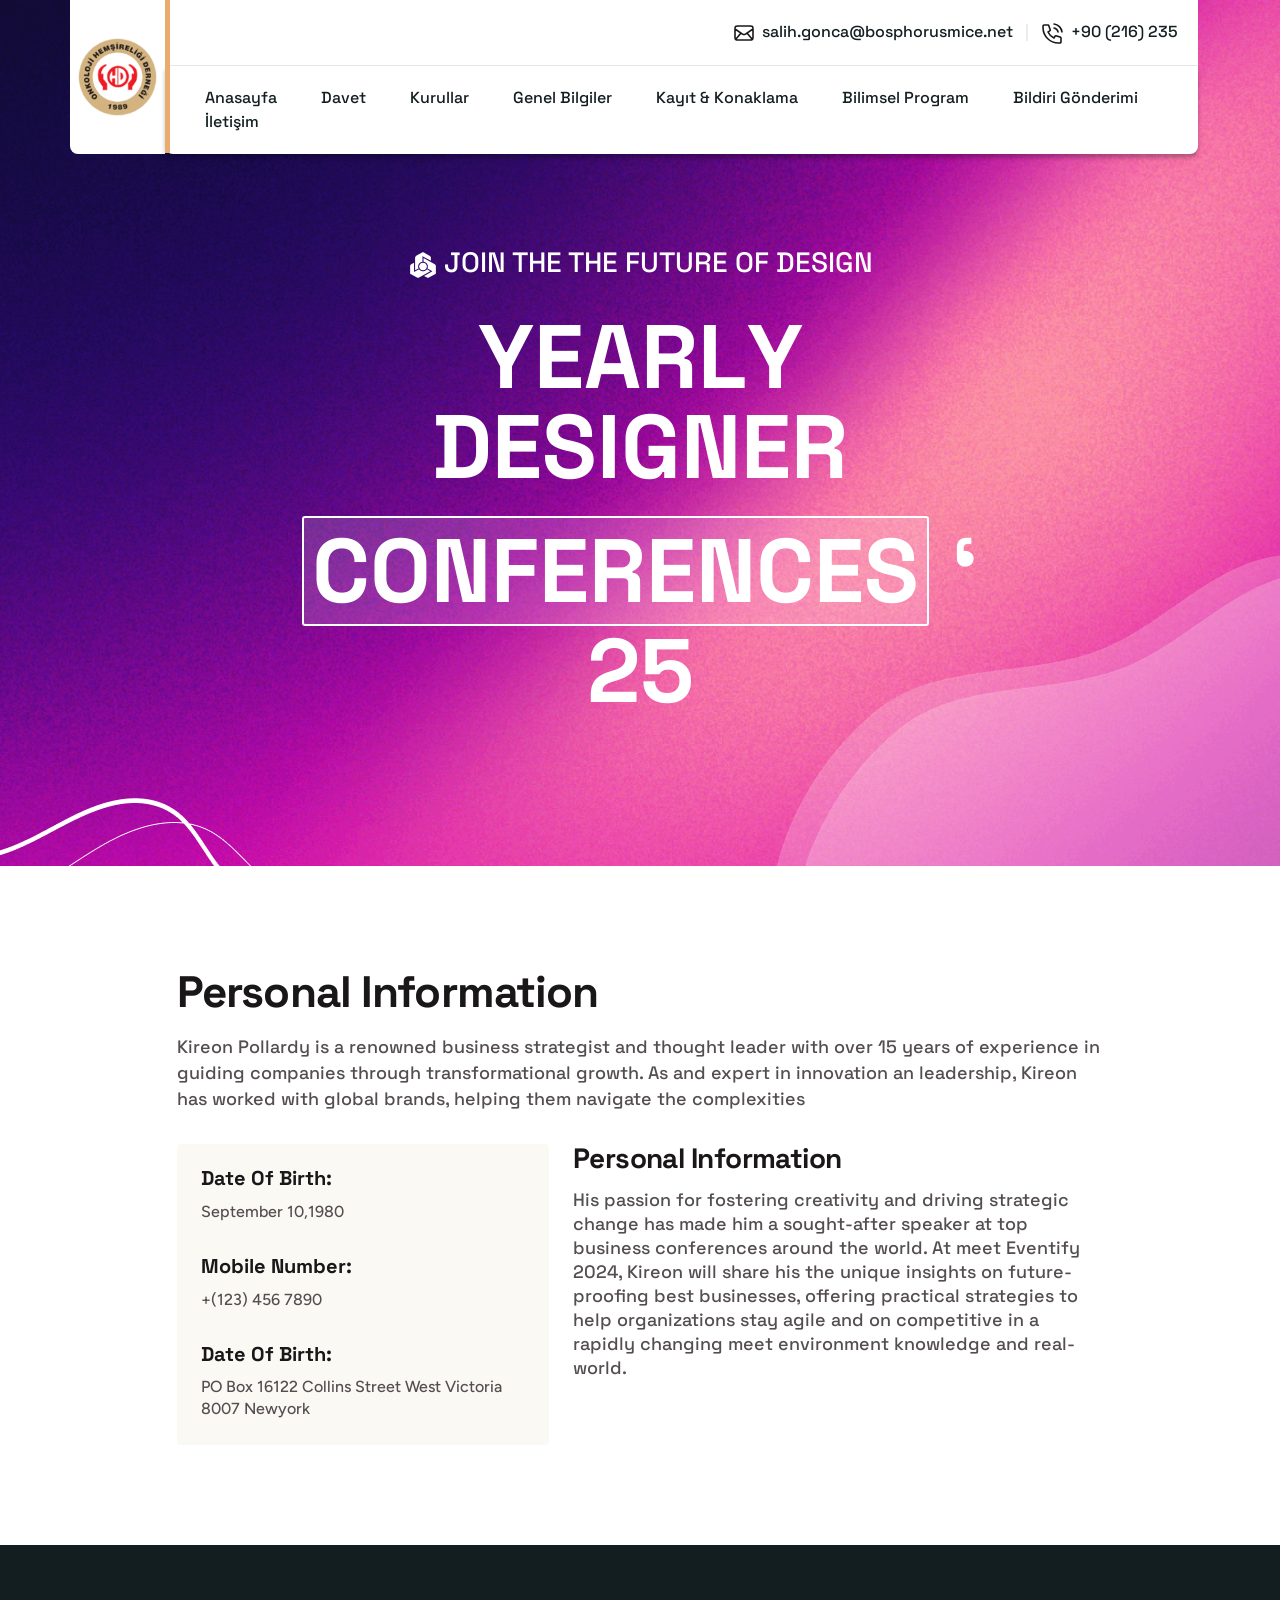
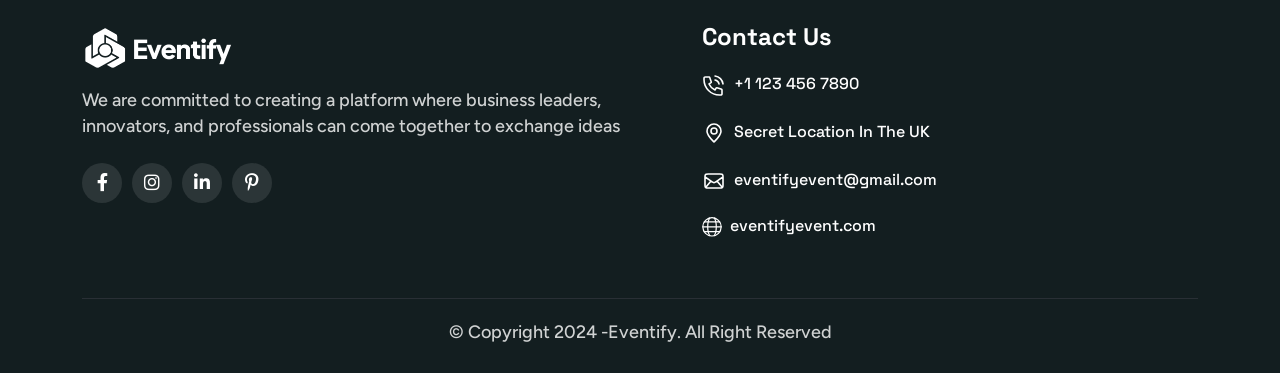
==== commit f7bcf2af: "30/10/2025 İletişim Sayfası Yapıldı" ====
--- a/index3.html
+++ b/index3.html
@@ -4,10 +4,8 @@
 		<meta charset="UTF-8" />
 		<meta name="viewport" content="width=device-width, initial-scale=1.0" />
 		<title>II. Uluslararası Onkoloji Hemşireliği Derneği Kongresi - Anasayfa</title>
-
 		<!--=====FAB ICON=======-->
 		<link rel="shortcut icon" href="assets/img/logo/fav-logo1.png" />
-
 		<!--===== CSS LINK =======-->
 		<link rel="stylesheet" href="assets/css/vendor/bootstrap.min.css" />
 		<link rel="stylesheet" href="assets/css/vendor/aos.css" />
@@ -20,7 +18,6 @@
 		<link rel="stylesheet" href="assets/css/vendor/nice-select.css" />
 		<link rel="stylesheet" href="assets/css/vendor/odometer.css" />
 		<link rel="stylesheet" href="assets/css/main.css" />
-
 		<!--=====  JS SCRIPT LINK =======-->
 		<script src="assets/js/vendor/jquery-3.7.1.min.js"></script>
 	</head>
@@ -57,7 +54,6 @@
 			</div>
 		</div>
 		<!--===== PRELOADER ENDS =======-->
-
 		<!--===== PAGE PROGRESS START=======-->
 		<div class="paginacontainer">
 			<div class="progress-wrap">
@@ -67,7 +63,6 @@
 			</div>
 		</div>
 		<!--===== PAGE PROGRESS END=======-->
-
 		<!--=====HEADER START=======-->
 		<header>
 			<div class="header-area homepage3 header header-sticky d-none d-lg-block" id="header">
@@ -109,7 +104,7 @@
 										<li><a href="#">Kayıt &amp; Konaklama</a></li>
 										<li><a href="#">Bilimsel Program</a></li>
 										<li><a href="#">Bildiri Gönderimi</a></li>
-										<li><a href="#">İletişim</a></li>
+										<li><a href="contact.html">İletişim</a></li>
 									</ul>
 								</div>
 								<div class="body-overlay"></div>
@@ -275,7 +270,8 @@
 						</div>
 					</div>
 				</div>
-			</div></div>
+			</div>
+		</div>
 		<!--===== HERO AREA ENDS =======-->
 		<!--===== ABOUT AREA STARTS =======-->
 		<div class="team-details-section-area sp1">
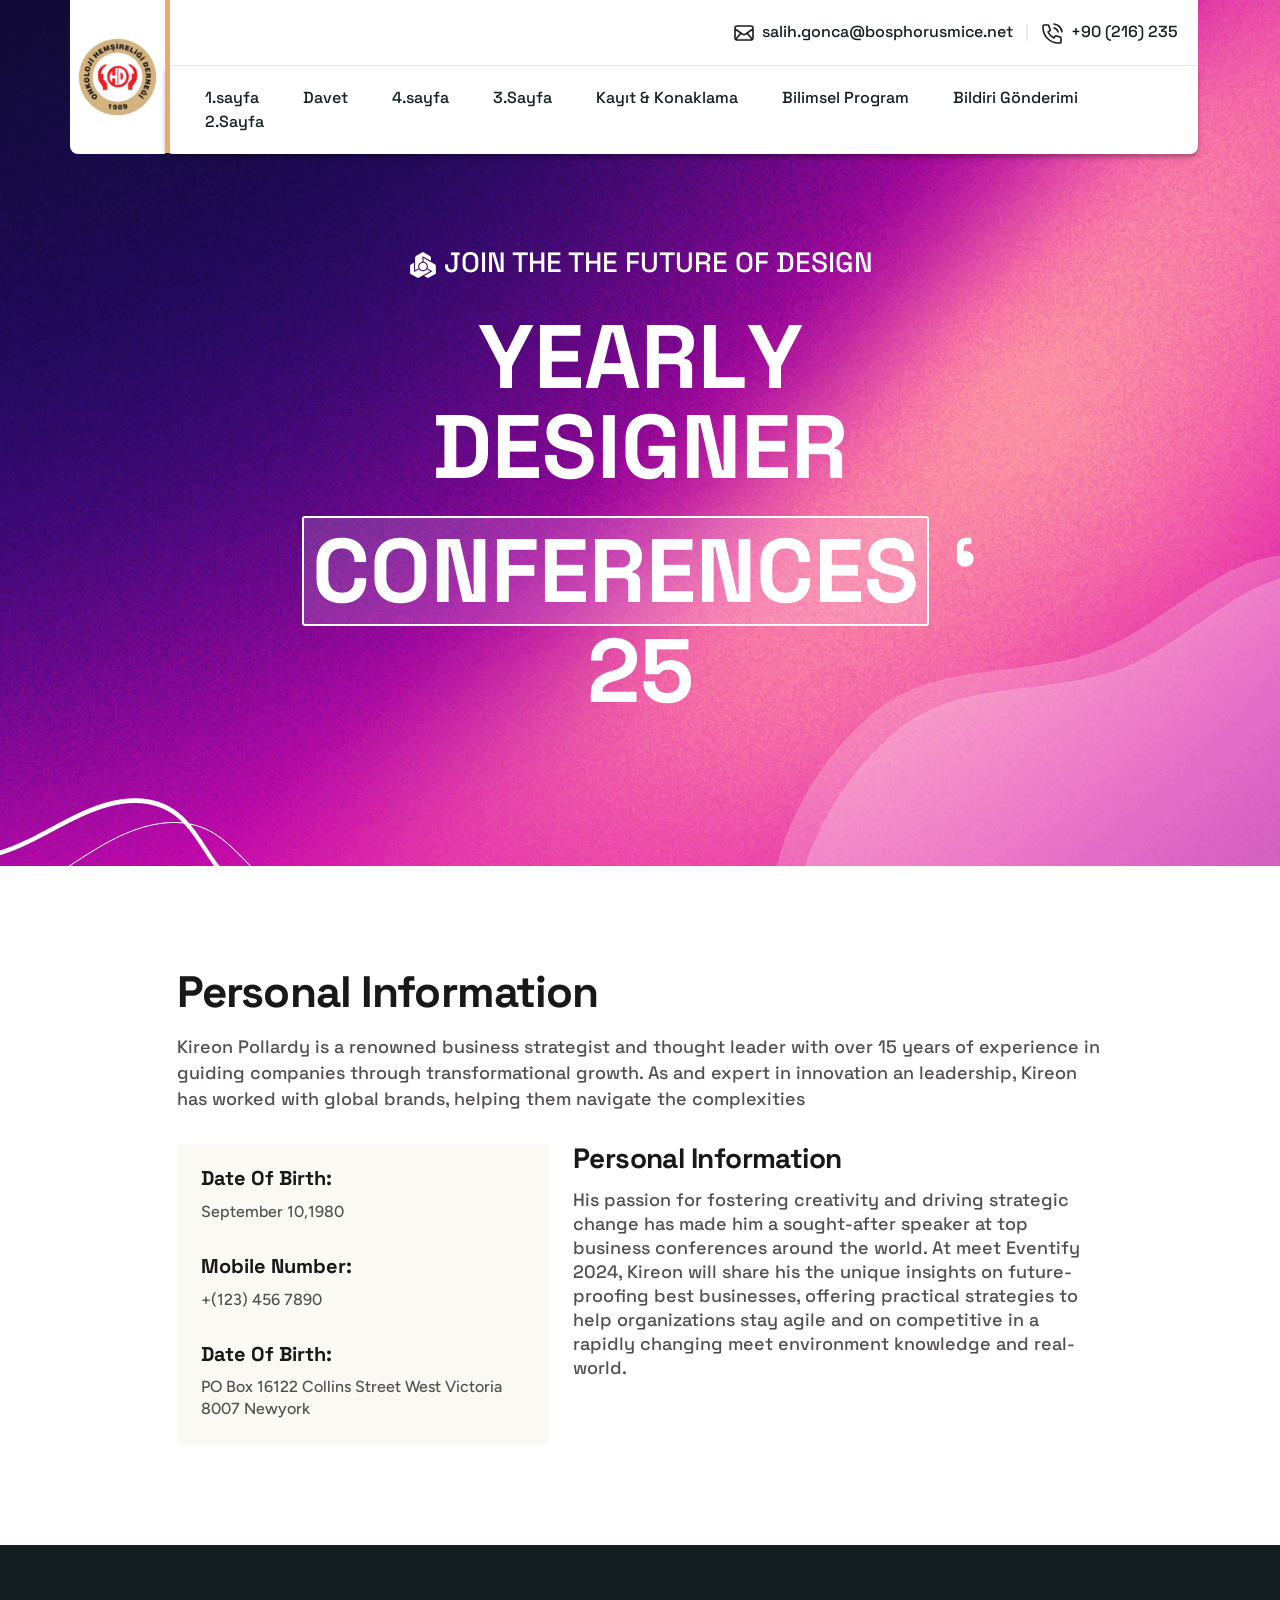
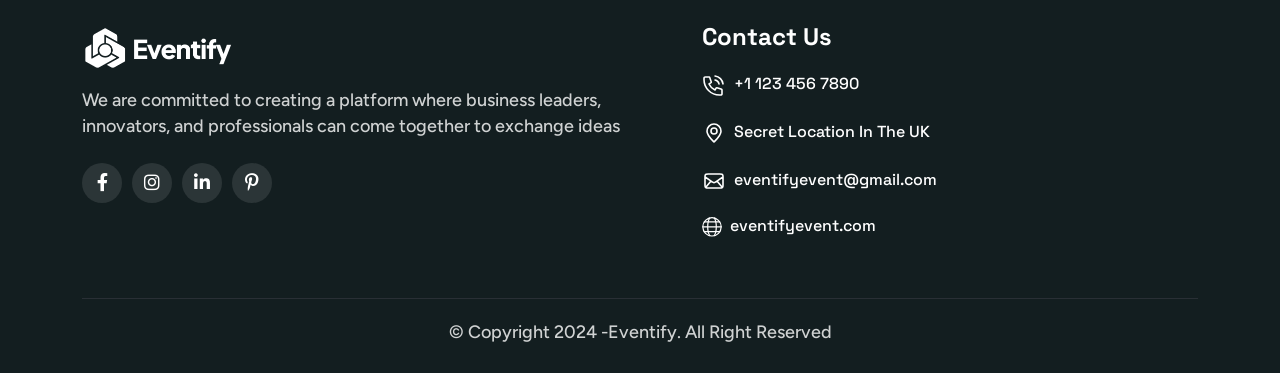
==== commit 5ad746ca: "4/11/2025 (HTML Sayfakarı Yapıldı 4 Tane)" ====
--- a/index3.html
+++ b/index3.html
@@ -97,14 +97,14 @@
 							<div class="header-elements">
 								<div class="main-menu">
 									<ul>
-										<li><a href="index.html">Anasayfa</a></li>
+										<li><a href="index3.html">1.sayfa</a></li>
 										<li><a href="#">Davet</a></li>
-										<li><a href="content-page.html">Kurullar</a></li>
-										<li><a href="#">Genel Bilgiler</a></li>
+										<li><a href="pricing-plan.html">4.sayfa</a></li>
+										<li><a href="speakers-single.html">3.Sayfa</a></li>
 										<li><a href="#">Kayıt &amp; Konaklama</a></li>
 										<li><a href="#">Bilimsel Program</a></li>
 										<li><a href="#">Bildiri Gönderimi</a></li>
-										<li><a href="contact.html">İletişim</a></li>
+										<li><a href="contact.html">2.Sayfa</a></li>
 									</ul>
 								</div>
 								<div class="body-overlay"></div>
